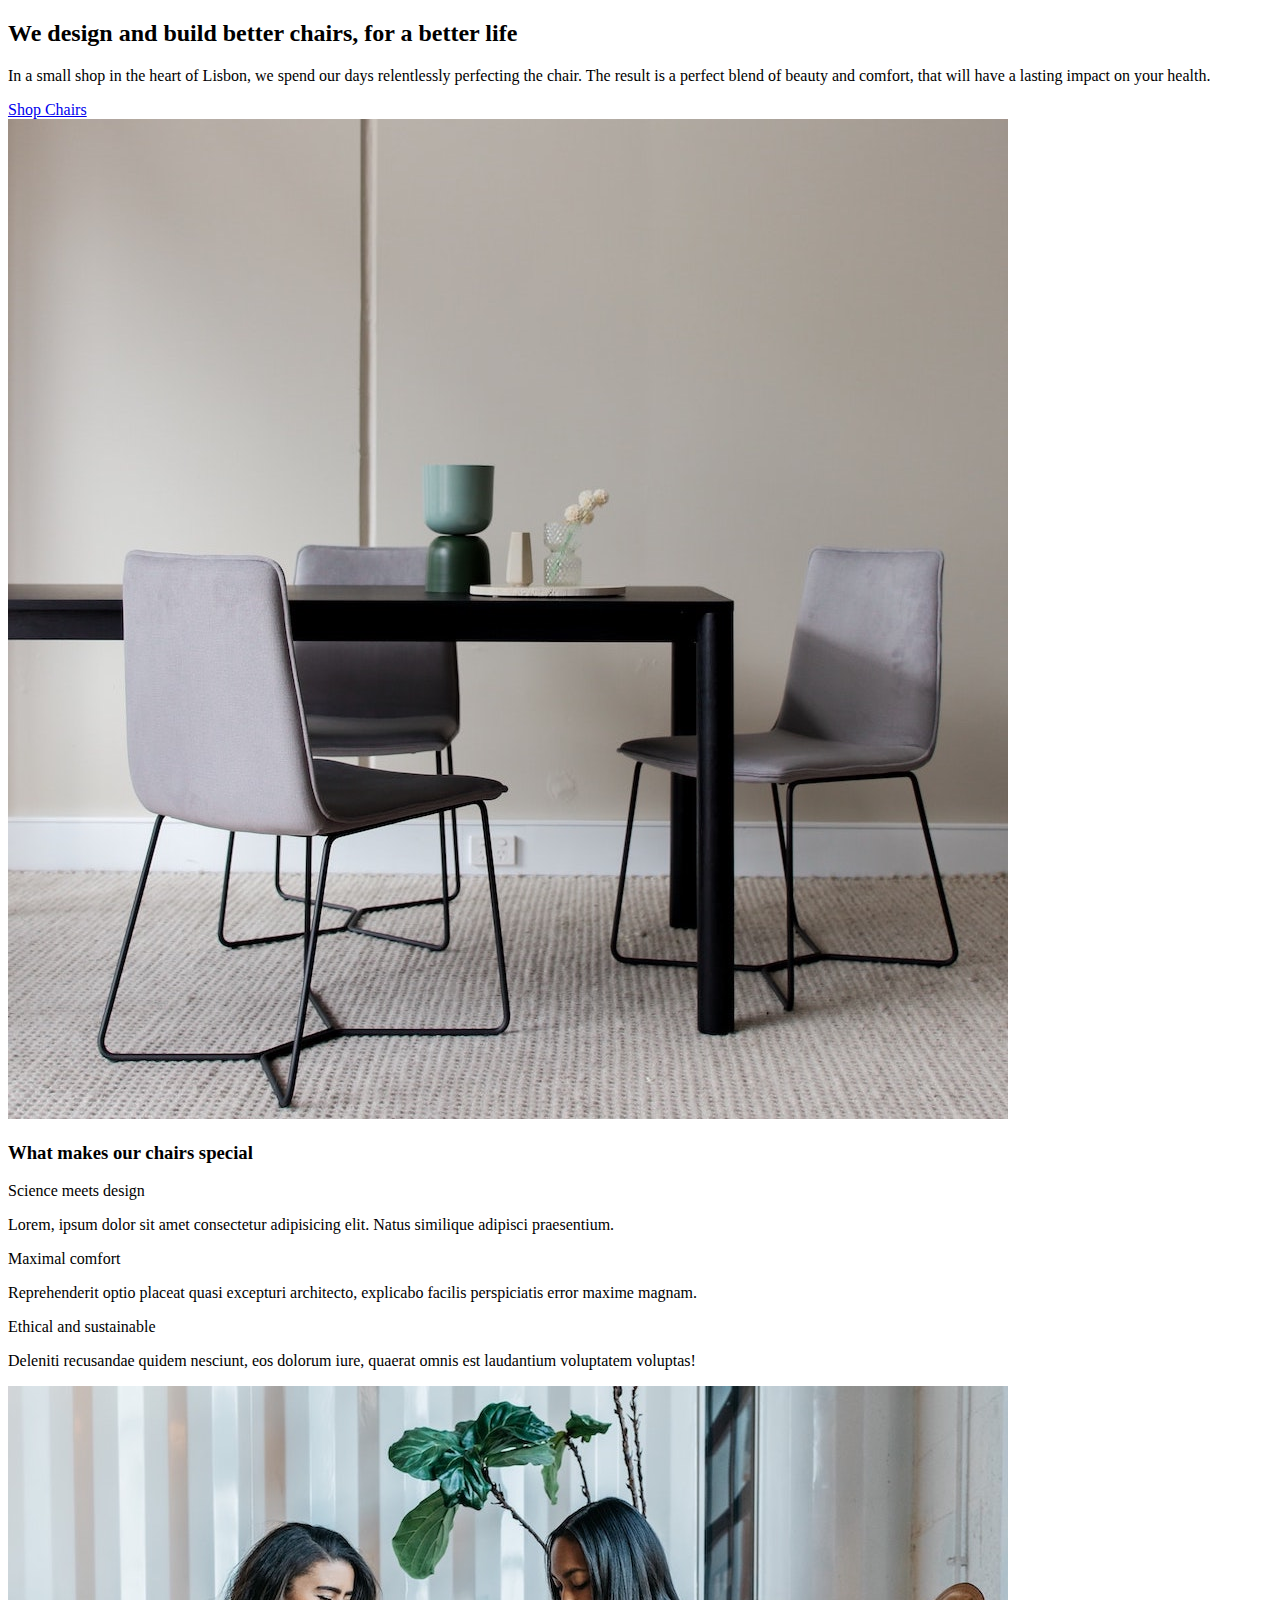
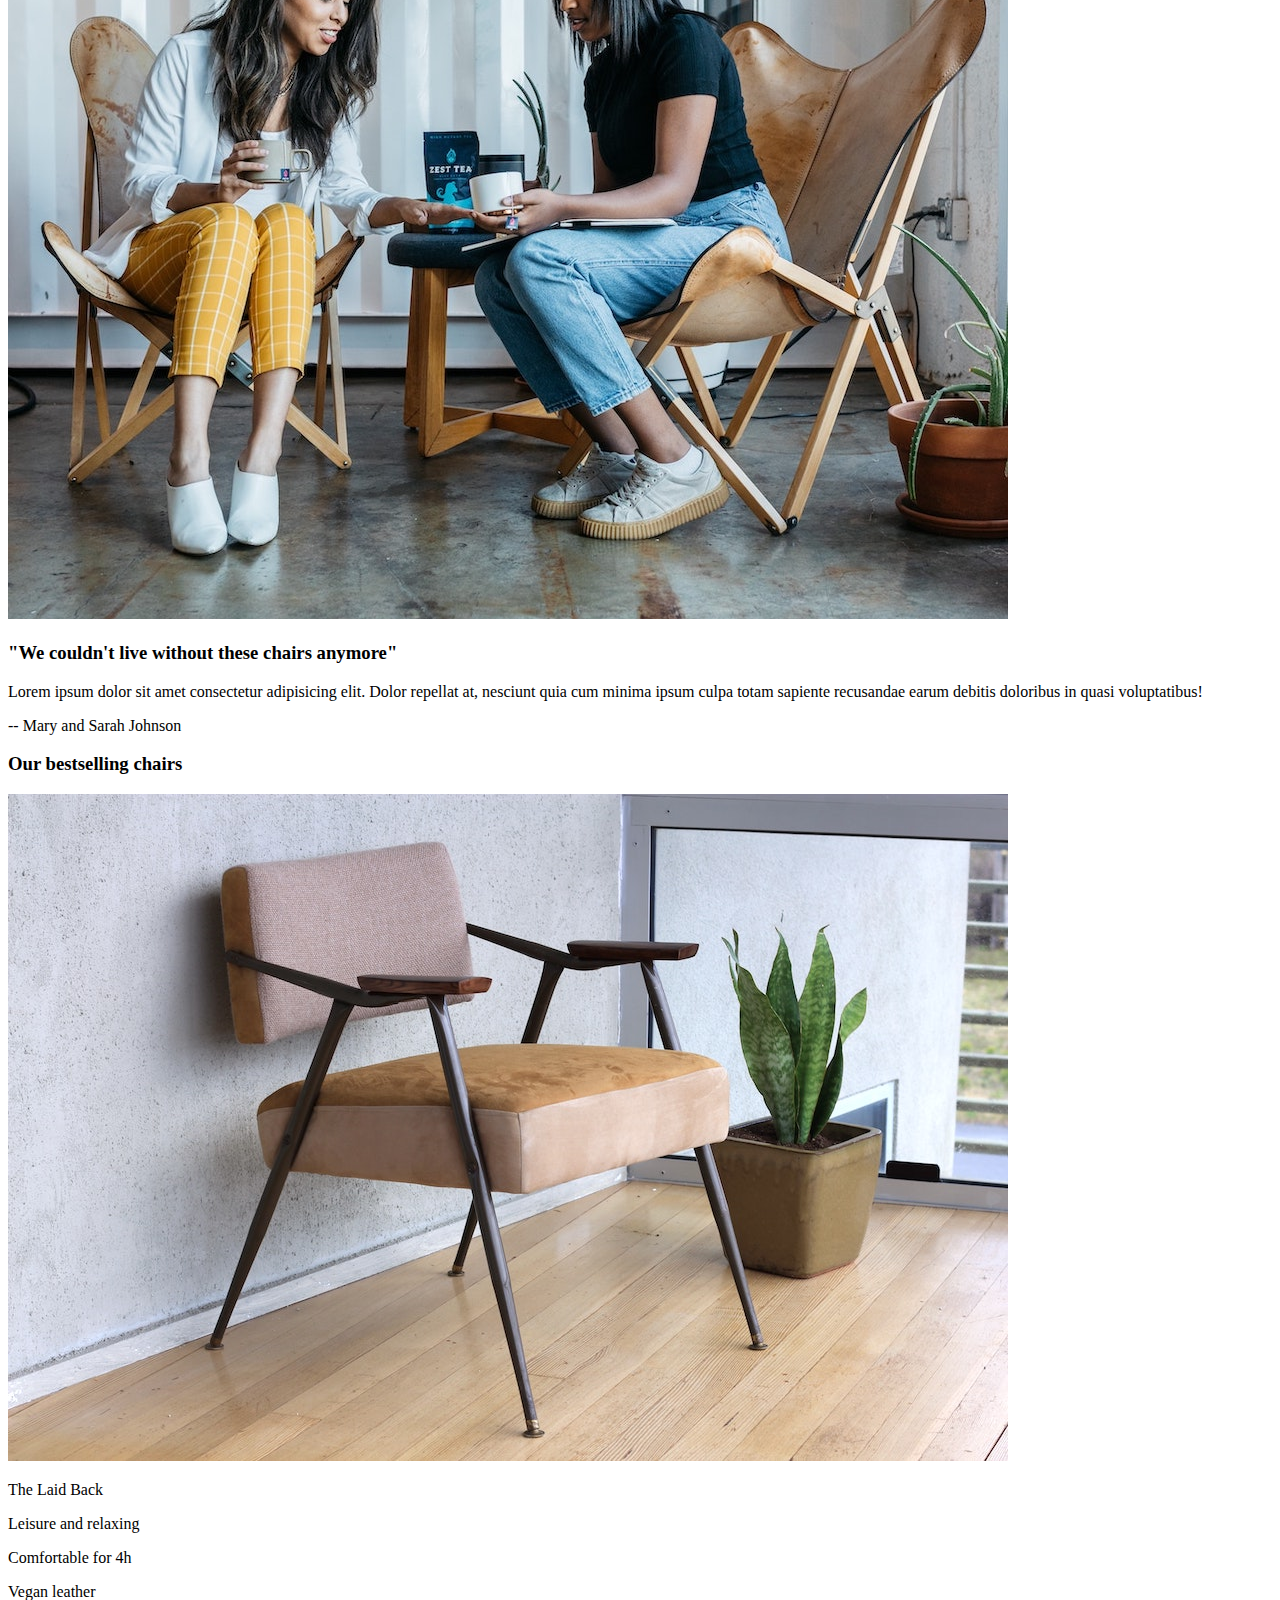
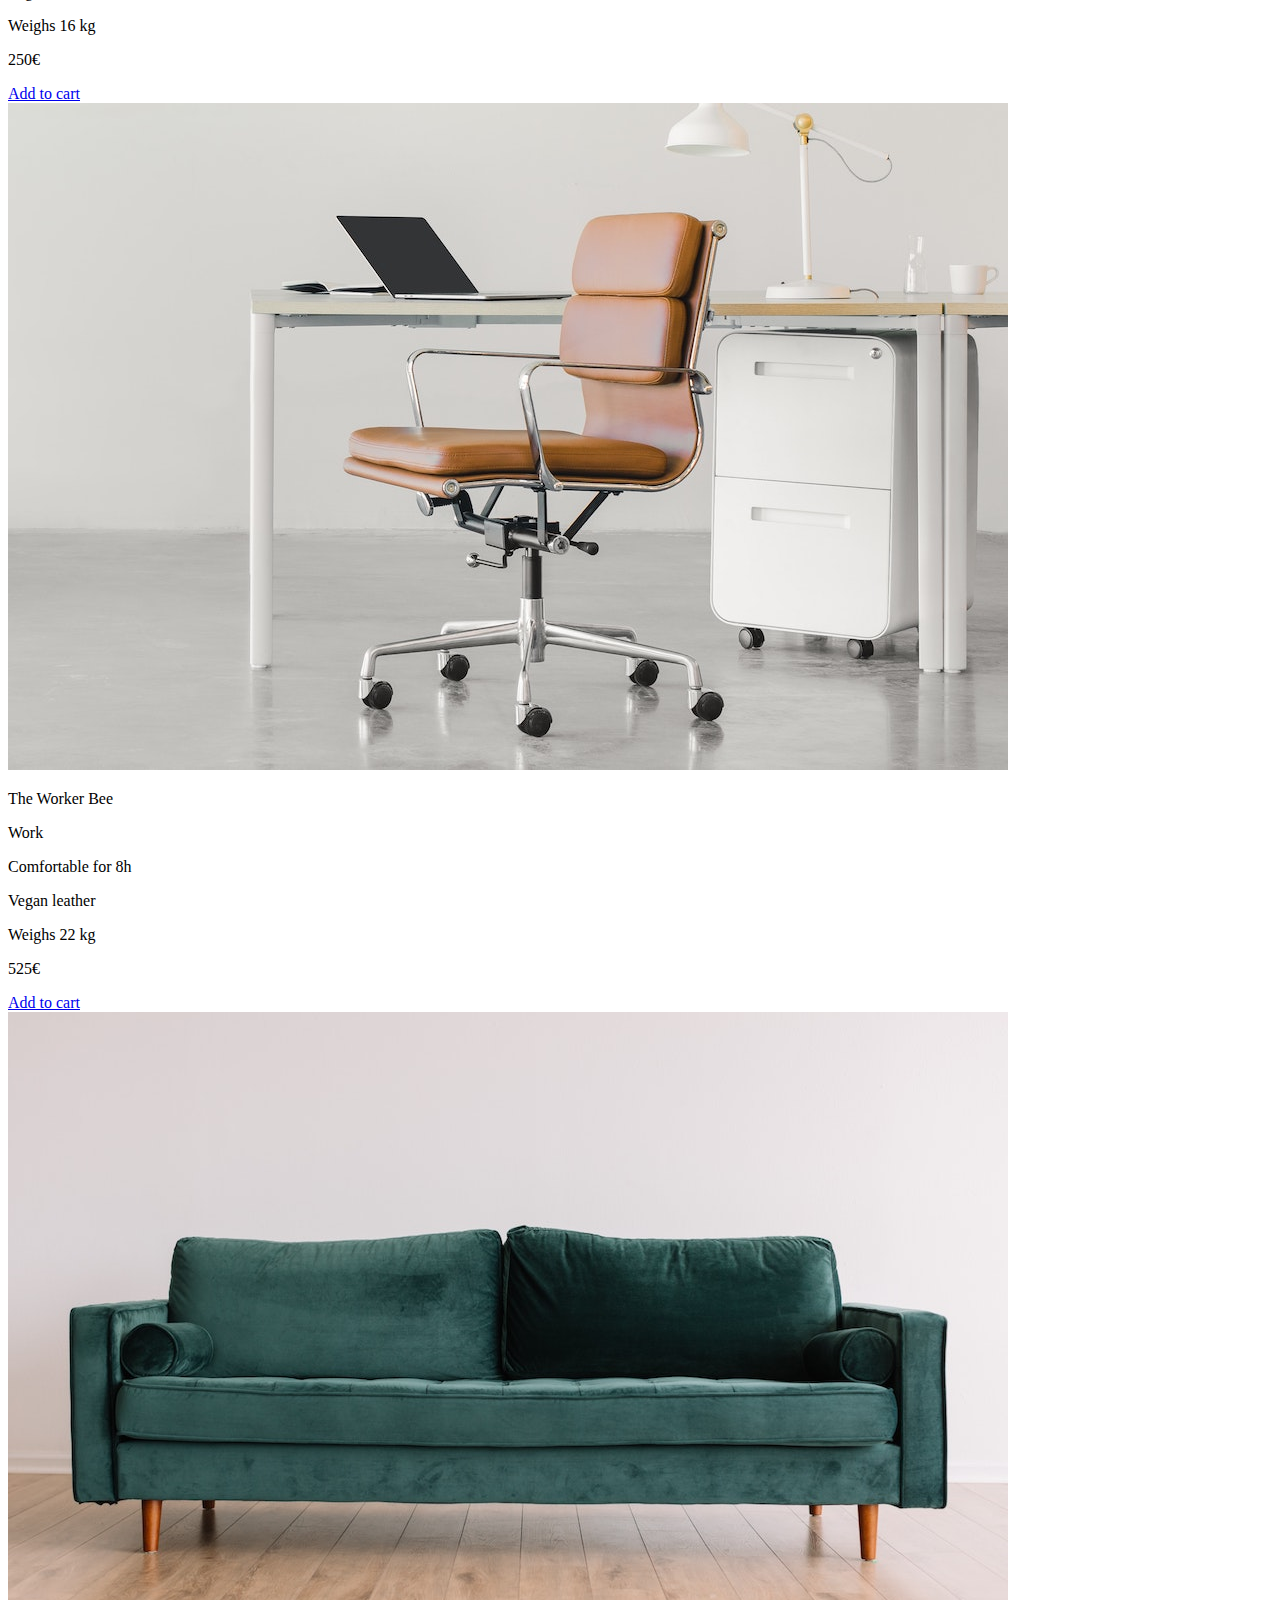
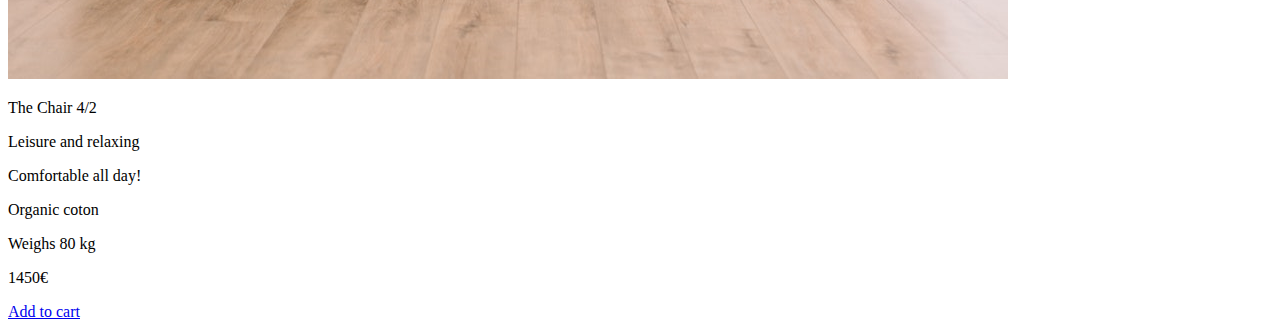
==== furniture-store/index.html @ 1e4fbadb "adding images and html" ====
<!DOCTYPE html>
<html lang="en">
<head>
    <meta charset="UTF-8">
    <meta http-equiv="X-UA-Compatible" content="IE=edge">
    <meta name="viewport" content="width=device-width, initial-scale=1.0">
    <title>Lisbon Chair Store</title>
</head>
<body>
    <div class="container">
        <section id="hero-section">
            <div class="hero-content">
                <h2>We design and build better chairs, for a better life</h2>
                <p>In a small shop in the heart of Lisbon, we spend our days relentlessly perfecting the chair. The result is a perfect blend of beauty and comfort, that will have a lasting impact on your health.</p>
                <a href="#">Shop Chairs</a>
            </div>
            <div class="hero-image">
                <img src="images/hero.jpg" alt="">
            </div>
        </section>
        <section id="features">
            <h3 class="features-title">What makes our chairs special</h3>
            <div class="features-part">
                <div class="feature">
                    <p class="feature-title">
                        Science meets design
                    </p>
                    <p>
                        Lorem, ipsum dolor sit amet consectetur adipisicing elit. Natus similique adipisci praesentium.
                    </p>
                </div>
                <div class="feature">
                    <p class="feature-title">
                        Maximal comfort
                    </p>
                    <p>
                        Reprehenderit optio placeat quasi excepturi architecto, explicabo facilis perspiciatis error maxime magnam.
                    </p>
                </div>
                <div class="feature">
                    <p class="feature-title">
                        Ethical and sustainable
                    </p>
                    <p>
                        Deleniti recusandae quidem nesciunt, eos dolorum iure, quaerat omnis est laudantium voluptatem voluptas!
                    </p>
                </div>
            </div>
        </section>
        <section id="testimonials">
            <img src="./images/customers.jpg" alt="customers-testimonials">
            <div class="testimonial">
                <h3>"We couldn't live without these chairs anymore"</h3>
                <p title="testimonial-desc">Lorem ipsum dolor sit amet consectetur adipisicing elit. Dolor repellat at, nesciunt quia cum minima ipsum culpa totam sapiente recusandae earum debitis doloribus in quasi voluptatibus!</p>
                <p>-- Mary and Sarah Johnson</p>
            </div>
        </section>
        <section id="products">
            <h3>Our bestselling chairs</h3>
            <div class="product">
                <img src="./images/chair-1.jpg" alt="chair-1">
                <p class="product-title">
                    The Laid Back
                </p>
                <p>Leisure and relaxing</p>
                <p>Comfortable for 4h</p>
                <p>Vegan leather</p>
                <p>Weighs 16 kg</p>
                <div class="product-price">
                    <p>250€</p>
                    <a href="#">Add to cart</a>
                </div>
            </div>
            <div class="product">
                <img src="./images/chair-2.jpg" alt="chair-1">
                <p class="product-title">
                    The Worker Bee
                </p>
                <p>Work</p>
                <p>Comfortable for 8h</p>
                <p>Vegan leather</p>
                <p>Weighs 22 kg</p>
                <div class="product-price">
                    <p>525€</p>
                    <a href="#">Add to cart</a>
                </div>
            </div>
            <div class="product">
                <img src="./images/chair-3.jpg" alt="chair-1">
                <p class="product-title">
                    The Chair 4/2
                </p>
                <p>Leisure and relaxing</p>
                <p>Comfortable all day!</p>
                <p>Organic coton</p>
                <p>Weighs 80 kg</p>
                <div class="product-price">
                    <p>1450€</p>
                    <a href="#">Add to cart</a>
                </div>
            </div>
        </section>
    </div>
</body>
</html>
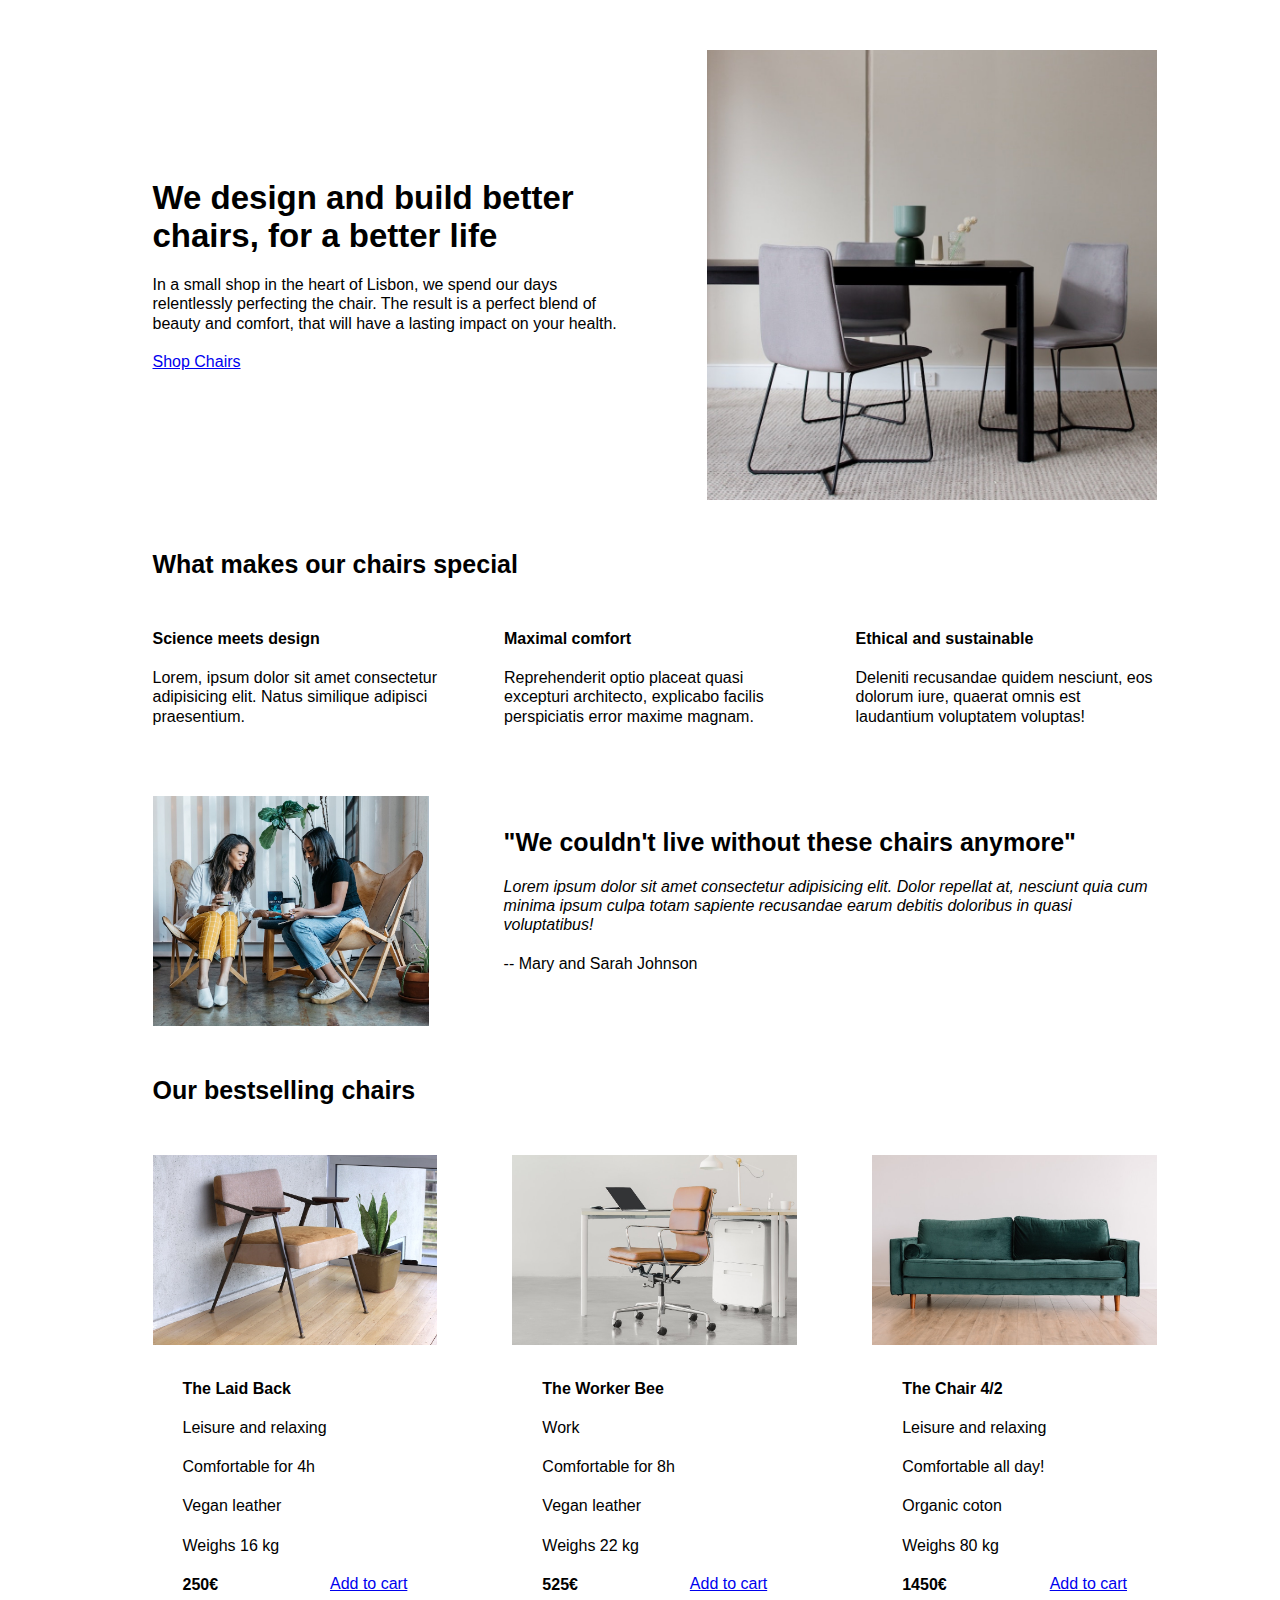
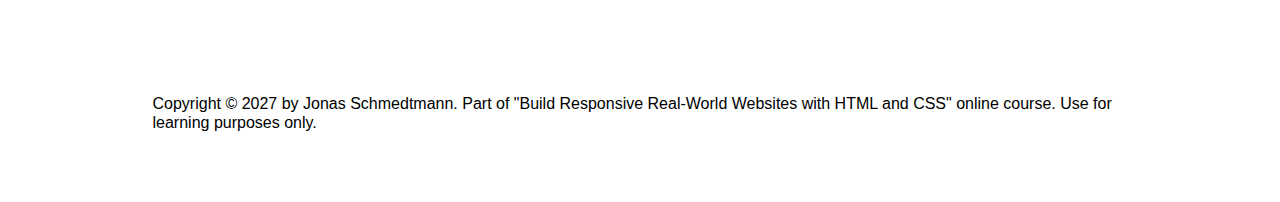
==== commit 519bba6d: "adding styles for the html" ====
--- a/furniture-store/index.html
+++ b/furniture-store/index.html
@@ -5,6 +5,7 @@
     <meta http-equiv="X-UA-Compatible" content="IE=edge">
     <meta name="viewport" content="width=device-width, initial-scale=1.0">
     <title>Lisbon Chair Store</title>
+    <link rel="stylesheet" href="style.css">
 </head>
 <body>
     <div class="container">
@@ -14,9 +15,7 @@
                 <p>In a small shop in the heart of Lisbon, we spend our days relentlessly perfecting the chair. The result is a perfect blend of beauty and comfort, that will have a lasting impact on your health.</p>
                 <a href="#">Shop Chairs</a>
             </div>
-            <div class="hero-image">
-                <img src="images/hero.jpg" alt="">
-            </div>
+                <img class="hero-image" src="images/hero.jpg" alt="hero-image">
         </section>
         <section id="features">
             <h3 class="features-title">What makes our chairs special</h3>
@@ -51,55 +50,66 @@
             <img src="./images/customers.jpg" alt="customers-testimonials">
             <div class="testimonial">
                 <h3>"We couldn't live without these chairs anymore"</h3>
-                <p title="testimonial-desc">Lorem ipsum dolor sit amet consectetur adipisicing elit. Dolor repellat at, nesciunt quia cum minima ipsum culpa totam sapiente recusandae earum debitis doloribus in quasi voluptatibus!</p>
-                <p>-- Mary and Sarah Johnson</p>
+                <p class="testimonial-desc">Lorem ipsum dolor sit amet consectetur adipisicing elit. Dolor repellat at, nesciunt quia cum minima ipsum culpa totam sapiente recusandae earum debitis doloribus in quasi voluptatibus!</p>
+                <p> -- Mary and Sarah Johnson</p>
             </div>
         </section>
         <section id="products">
             <h3>Our bestselling chairs</h3>
-            <div class="product">
-                <img src="./images/chair-1.jpg" alt="chair-1">
-                <p class="product-title">
-                    The Laid Back
-                </p>
-                <p>Leisure and relaxing</p>
-                <p>Comfortable for 4h</p>
-                <p>Vegan leather</p>
-                <p>Weighs 16 kg</p>
-                <div class="product-price">
-                    <p>250€</p>
-                    <a href="#">Add to cart</a>
+            <div class="products-part">
+                <div class="product">
+                    <img src="./images/chair-1.jpg" alt="chair-1">
+                    <div class="product-content">
+                        <p class="product-title">
+                            The Laid Back
+                        </p>
+                        <p>Leisure and relaxing</p>
+                        <p>Comfortable for 4h</p>
+                        <p>Vegan leather</p>
+                        <p>Weighs 16 kg</p>
+                        <div class="product-price">
+                            <p>250€</p>
+                            <a href="#">Add to cart</a>
+                        </div>
+                    </div>
                 </div>
-            </div>
-            <div class="product">
-                <img src="./images/chair-2.jpg" alt="chair-1">
-                <p class="product-title">
-                    The Worker Bee
-                </p>
-                <p>Work</p>
-                <p>Comfortable for 8h</p>
-                <p>Vegan leather</p>
-                <p>Weighs 22 kg</p>
-                <div class="product-price">
-                    <p>525€</p>
-                    <a href="#">Add to cart</a>
+                <div class="product">
+                    <img src="./images/chair-2.jpg" alt="chair-1">
+                    <div class="product-content">
+                        <p class="product-title">
+                            The Worker Bee
+                        </p>
+                        <p>Work</p>
+                        <p>Comfortable for 8h</p>
+                        <p>Vegan leather</p>
+                        <p>Weighs 22 kg</p>
+                        <div class="product-price">
+                            <p>525€</p>
+                            <a href="#">Add to cart</a>
+                        </div>
+                    </div>
                 </div>
-            </div>
-            <div class="product">
-                <img src="./images/chair-3.jpg" alt="chair-1">
-                <p class="product-title">
-                    The Chair 4/2
-                </p>
-                <p>Leisure and relaxing</p>
-                <p>Comfortable all day!</p>
-                <p>Organic coton</p>
-                <p>Weighs 80 kg</p>
-                <div class="product-price">
-                    <p>1450€</p>
-                    <a href="#">Add to cart</a>
+                <div class="product">
+                    <img src="./images/chair-3.jpg" alt="chair-1">
+                    <div class="product-content">
+                        <p class="product-title">
+                            The Chair 4/2
+                        </p>
+                        <p>Leisure and relaxing</p>
+                        <p>Comfortable all day!</p>
+                        <p>Organic coton</p>
+                        <p>Weighs 80 kg</p>
+                        <div class="product-price">
+                            <p>1450€</p>
+                            <a href="#">Add to cart</a>
+                        </div>
+                    </div>
                 </div>
             </div>
         </section>
+        <p id="copyright">
+            Copyright © 2027 by Jonas Schmedtmann. Part of "Build Responsive Real-World Websites with HTML and CSS" online course. Use for learning purposes only.
+        </p>
     </div>
 </body>
 </html>--- a/furniture-store/style.css
+++ b/furniture-store/style.css
@@ -0,0 +1,109 @@
+*{
+    margin: 0;
+    padding: 0;
+    box-sizing: border-box;
+}
+
+body{
+    font-family: sans-serif;
+}
+
+.container{
+    width: 975px;
+    margin: 50px auto;
+    display: grid;
+    row-gap: 50px;
+}
+
+#hero-section{
+    display: flex;
+    justify-content: space-between;
+    align-items: center;
+    gap: 75px;
+}
+
+.hero-image{
+    height: 450px;
+}
+
+h1,h2,h3,h4,h5,h6{
+    margin-bottom: 10px;
+}
+
+h2{
+    font-size: 33px;
+    margin-bottom: 20px;
+}
+
+p {
+    margin-bottom: 20px;
+    line-height: 1.2;
+}
+
+/*  FEATURES SECTION */
+.features-title{
+    font-size: 25px;
+    margin-bottom: 50px;
+}
+
+.features-part{
+    display: grid;
+    grid-template-columns: 1fr 1fr 1fr;
+    gap: 50px;
+}
+
+.feature-title{
+    font-weight: bold;
+    margin-bottom: 20px;
+}
+
+#testimonials{
+    display: flex;
+    justify-content: space-between;
+    align-items: center;
+    gap: 75px;
+}
+
+#testimonials img{
+    height: 230px;
+}
+
+h3{
+    font-size: 25px;
+    margin-bottom: 20px;
+}
+
+#testimonials .testimonial-desc{
+    font-style: italic;
+}
+
+#products h3{
+    margin-bottom: 50px;
+}
+
+.products-part{
+    display: grid;
+    grid-template-columns: 1fr 1fr 1fr;
+    gap: 75px;
+}
+
+.product img{
+    height: 190px;
+}
+
+.product{
+   align-content: center;
+}
+
+.product .product-title, .product-price p{
+    font-weight: bold;
+}
+
+.product-content{
+    padding: 30px;
+}
+
+.product-price{
+    display: flex;
+    justify-content: space-between;
+}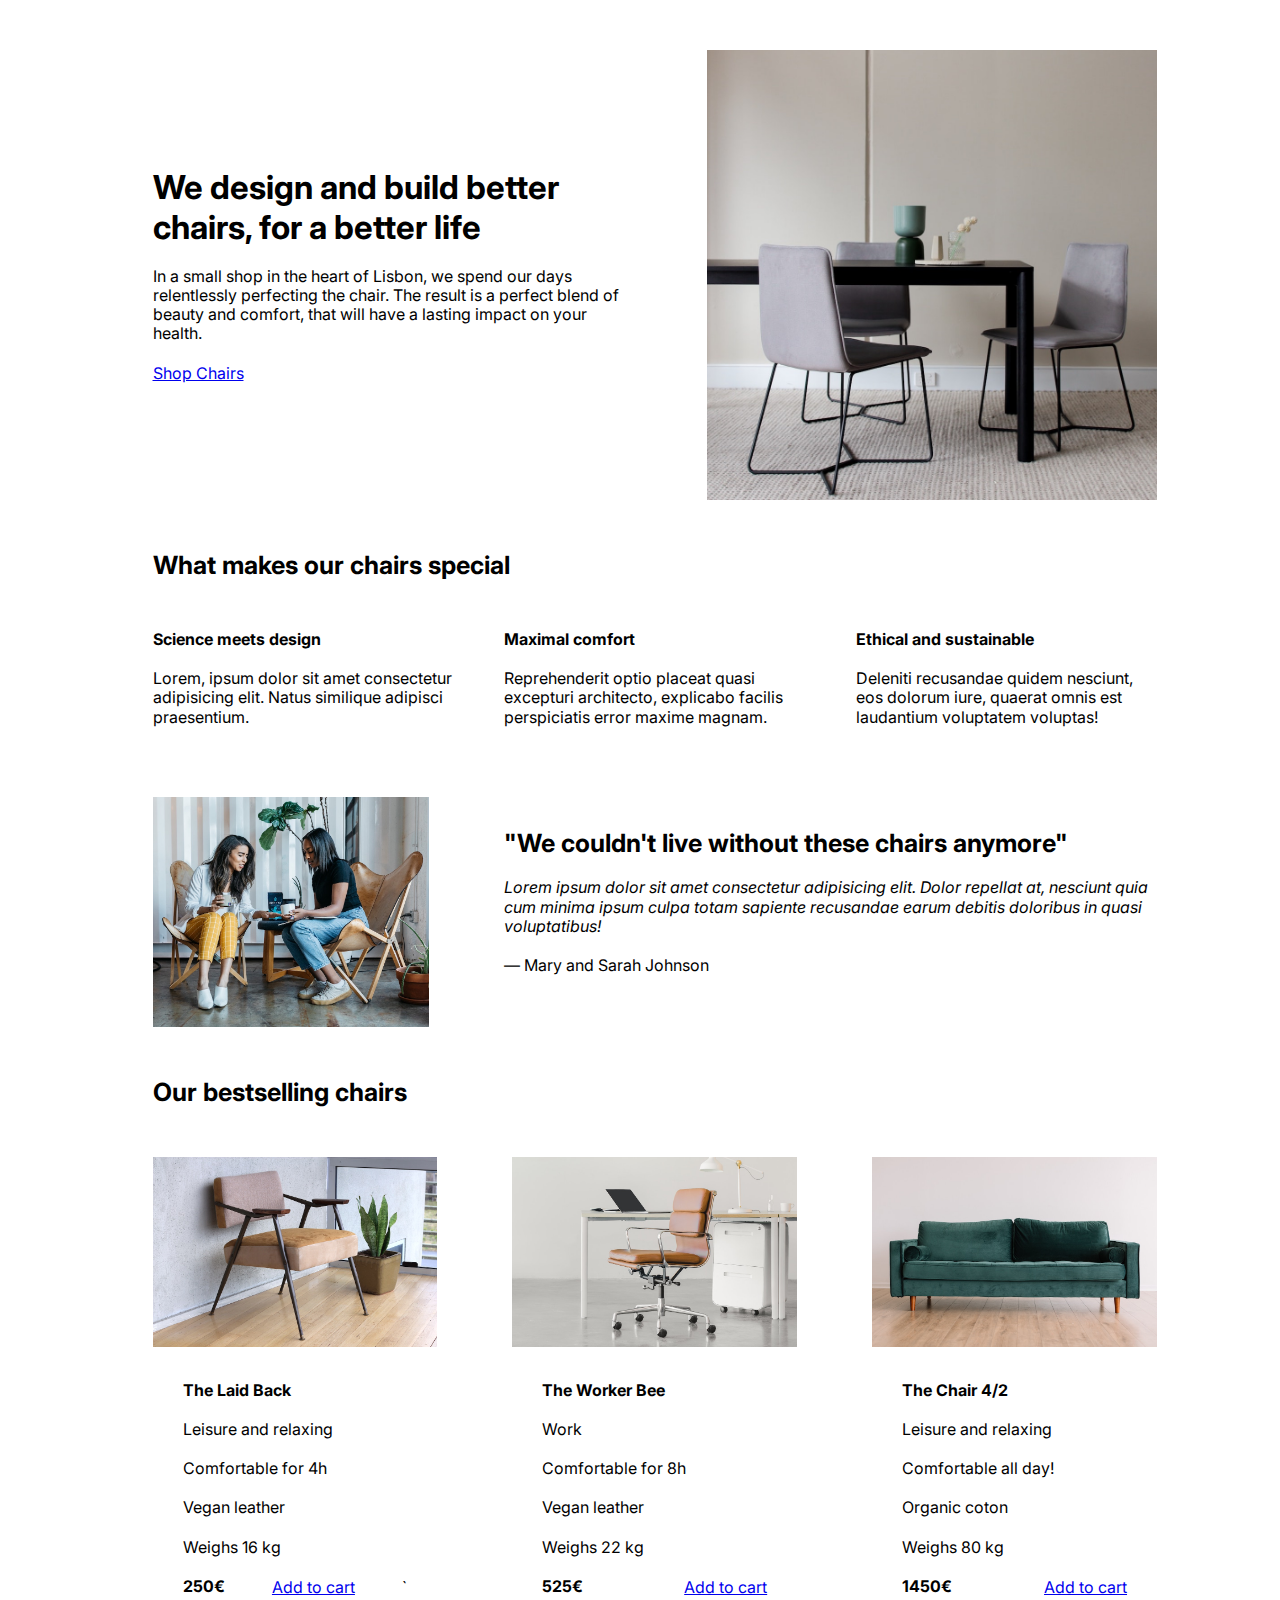
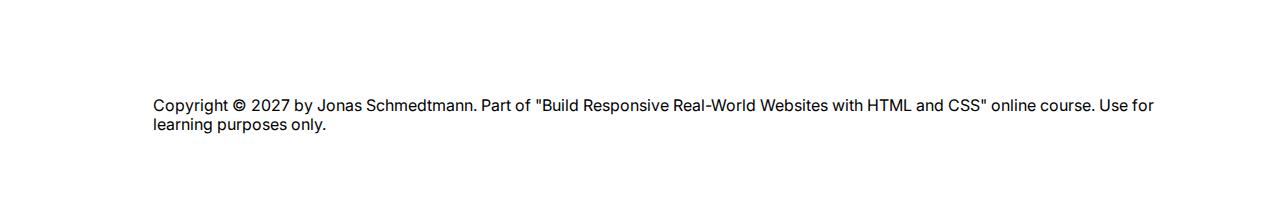
==== commit a36cb547: "adding Inter font in furniture store" ====
--- a/furniture-store/index.html
+++ b/furniture-store/index.html
@@ -1,115 +1,122 @@
 <!DOCTYPE html>
 <html lang="en">
-<head>
-    <meta charset="UTF-8">
-    <meta http-equiv="X-UA-Compatible" content="IE=edge">
-    <meta name="viewport" content="width=device-width, initial-scale=1.0">
+  <head>
+    <meta charset="UTF-8" />
+    <meta http-equiv="X-UA-Compatible" content="IE=edge" />
+    <meta name="viewport" content="width=device-width, initial-scale=1.0" />
     <title>Lisbon Chair Store</title>
-    <link rel="stylesheet" href="style.css">
-</head>
-<body>
+    <link rel="preconnect" href="https://fonts.googleapis.com" />
+    <link rel="preconnect" href="https://fonts.gstatic.com" crossorigin />
+    <link
+      href="https://fonts.googleapis.com/css2?family=Inter:wght@400;600;700&display=swap"
+      rel="stylesheet"
+    />
+    <link rel="stylesheet" href="style.css" />
+  </head>
+  <body>
     <div class="container">
-        <section id="hero-section">
-            <div class="hero-content">
-                <h2>We design and build better chairs, for a better life</h2>
-                <p>In a small shop in the heart of Lisbon, we spend our days relentlessly perfecting the chair. The result is a perfect blend of beauty and comfort, that will have a lasting impact on your health.</p>
-                <a href="#">Shop Chairs</a>
+      <section id="hero-section">
+        <div class="hero-content">
+          <h2>We design and build better chairs, for a better life</h2>
+          <p>
+            In a small shop in the heart of Lisbon, we spend our days
+            relentlessly perfecting the chair. The result is a perfect blend of
+            beauty and comfort, that will have a lasting impact on your health.
+          </p>
+          <a href="#">Shop Chairs</a>
+        </div>
+        <img class="hero-image" src="images/hero.jpg" alt="hero-image" />
+      </section>
+      <section id="features">
+        <h3 class="features-title">What makes our chairs special</h3>
+        <div class="features-part">
+          <div class="feature">
+            <p class="feature-title">Science meets design</p>
+            <p>
+              Lorem, ipsum dolor sit amet consectetur adipisicing elit. Natus
+              similique adipisci praesentium.
+            </p>
+          </div>
+          <div class="feature">
+            <p class="feature-title">Maximal comfort</p>
+            <p>
+              Reprehenderit optio placeat quasi excepturi architecto, explicabo
+              facilis perspiciatis error maxime magnam.
+            </p>
+          </div>
+          <div class="feature">
+            <p class="feature-title">Ethical and sustainable</p>
+            <p>
+              Deleniti recusandae quidem nesciunt, eos dolorum iure, quaerat
+              omnis est laudantium voluptatem voluptas!
+            </p>
+          </div>
+        </div>
+      </section>
+      <section id="testimonials">
+        <img src="./images/customers.jpg" alt="customers-testimonials" />
+        <div class="testimonial">
+          <h3>"We couldn't live without these chairs anymore"</h3>
+          <p class="testimonial-desc">
+            Lorem ipsum dolor sit amet consectetur adipisicing elit. Dolor
+            repellat at, nesciunt quia cum minima ipsum culpa totam sapiente
+            recusandae earum debitis doloribus in quasi voluptatibus!
+          </p>
+          <p>&mdash; Mary and Sarah Johnson</p>
+        </div>
+      </section>
+      <section id="products">
+        <h3>Our bestselling chairs</h3>
+        <div class="products-part">
+          <div class="product">
+            <img src="./images/chair-1.jpg" alt="chair-1" />
+            <div class="product-content">
+              <p class="product-title">The Laid Back</p>
+              <p>Leisure and relaxing</p>
+              <p>Comfortable for 4h</p>
+              <p>Vegan leather</p>
+              <p>Weighs 16 kg</p>
+              <div class="product-price">
+                <p>250€</p>
+                <a href="#">Add to cart</a>`
+              </div>
             </div>
-                <img class="hero-image" src="images/hero.jpg" alt="hero-image">
-        </section>
-        <section id="features">
-            <h3 class="features-title">What makes our chairs special</h3>
-            <div class="features-part">
-                <div class="feature">
-                    <p class="feature-title">
-                        Science meets design
-                    </p>
-                    <p>
-                        Lorem, ipsum dolor sit amet consectetur adipisicing elit. Natus similique adipisci praesentium.
-                    </p>
-                </div>
-                <div class="feature">
-                    <p class="feature-title">
-                        Maximal comfort
-                    </p>
-                    <p>
-                        Reprehenderit optio placeat quasi excepturi architecto, explicabo facilis perspiciatis error maxime magnam.
-                    </p>
-                </div>
-                <div class="feature">
-                    <p class="feature-title">
-                        Ethical and sustainable
-                    </p>
-                    <p>
-                        Deleniti recusandae quidem nesciunt, eos dolorum iure, quaerat omnis est laudantium voluptatem voluptas!
-                    </p>
-                </div>
+          </div>
+          <div class="product">
+            <img src="./images/chair-2.jpg" alt="chair-1" />
+            <div class="product-content">
+              <p class="product-title">The Worker Bee</p>
+              <p>Work</p>
+              <p>Comfortable for 8h</p>
+              <p>Vegan leather</p>
+              <p>Weighs 22 kg</p>
+              <div class="product-price">
+                <p>525€</p>
+                <a href="#">Add to cart</a>
+              </div>
             </div>
-        </section>
-        <section id="testimonials">
-            <img src="./images/customers.jpg" alt="customers-testimonials">
-            <div class="testimonial">
-                <h3>"We couldn't live without these chairs anymore"</h3>
-                <p class="testimonial-desc">Lorem ipsum dolor sit amet consectetur adipisicing elit. Dolor repellat at, nesciunt quia cum minima ipsum culpa totam sapiente recusandae earum debitis doloribus in quasi voluptatibus!</p>
-                <p> -- Mary and Sarah Johnson</p>
+          </div>
+          <div class="product">
+            <img src="./images/chair-3.jpg" alt="chair-1" />
+            <div class="product-content">
+              <p class="product-title">The Chair 4/2</p>
+              <p>Leisure and relaxing</p>
+              <p>Comfortable all day!</p>
+              <p>Organic coton</p>
+              <p>Weighs 80 kg</p>
+              <div class="product-price">
+                <p>1450€</p>
+                <a href="#">Add to cart</a>
+              </div>
             </div>
-        </section>
-        <section id="products">
-            <h3>Our bestselling chairs</h3>
-            <div class="products-part">
-                <div class="product">
-                    <img src="./images/chair-1.jpg" alt="chair-1">
-                    <div class="product-content">
-                        <p class="product-title">
-                            The Laid Back
-                        </p>
-                        <p>Leisure and relaxing</p>
-                        <p>Comfortable for 4h</p>
-                        <p>Vegan leather</p>
-                        <p>Weighs 16 kg</p>
-                        <div class="product-price">
-                            <p>250€</p>
-                            <a href="#">Add to cart</a>
-                        </div>
-                    </div>
-                </div>
-                <div class="product">
-                    <img src="./images/chair-2.jpg" alt="chair-1">
-                    <div class="product-content">
-                        <p class="product-title">
-                            The Worker Bee
-                        </p>
-                        <p>Work</p>
-                        <p>Comfortable for 8h</p>
-                        <p>Vegan leather</p>
-                        <p>Weighs 22 kg</p>
-                        <div class="product-price">
-                            <p>525€</p>
-                            <a href="#">Add to cart</a>
-                        </div>
-                    </div>
-                </div>
-                <div class="product">
-                    <img src="./images/chair-3.jpg" alt="chair-1">
-                    <div class="product-content">
-                        <p class="product-title">
-                            The Chair 4/2
-                        </p>
-                        <p>Leisure and relaxing</p>
-                        <p>Comfortable all day!</p>
-                        <p>Organic coton</p>
-                        <p>Weighs 80 kg</p>
-                        <div class="product-price">
-                            <p>1450€</p>
-                            <a href="#">Add to cart</a>
-                        </div>
-                    </div>
-                </div>
-            </div>
-        </section>
-        <p id="copyright">
-            Copyright © 2027 by Jonas Schmedtmann. Part of "Build Responsive Real-World Websites with HTML and CSS" online course. Use for learning purposes only.
-        </p>
+          </div>
+        </div>
+      </section>
+      <p id="copyright">
+        Copyright © 2027 by Jonas Schmedtmann. Part of "Build Responsive
+        Real-World Websites with HTML and CSS" online course. Use for learning
+        purposes only.
+      </p>
     </div>
-</body>
-</html>+  </body>
+</html>
--- a/furniture-store/style.css
+++ b/furniture-store/style.css
@@ -5,7 +5,7 @@
 }
 
 body{
-    font-family: sans-serif;
+    font-family: 'Inter', sans-serif;
 }
 
 .container{
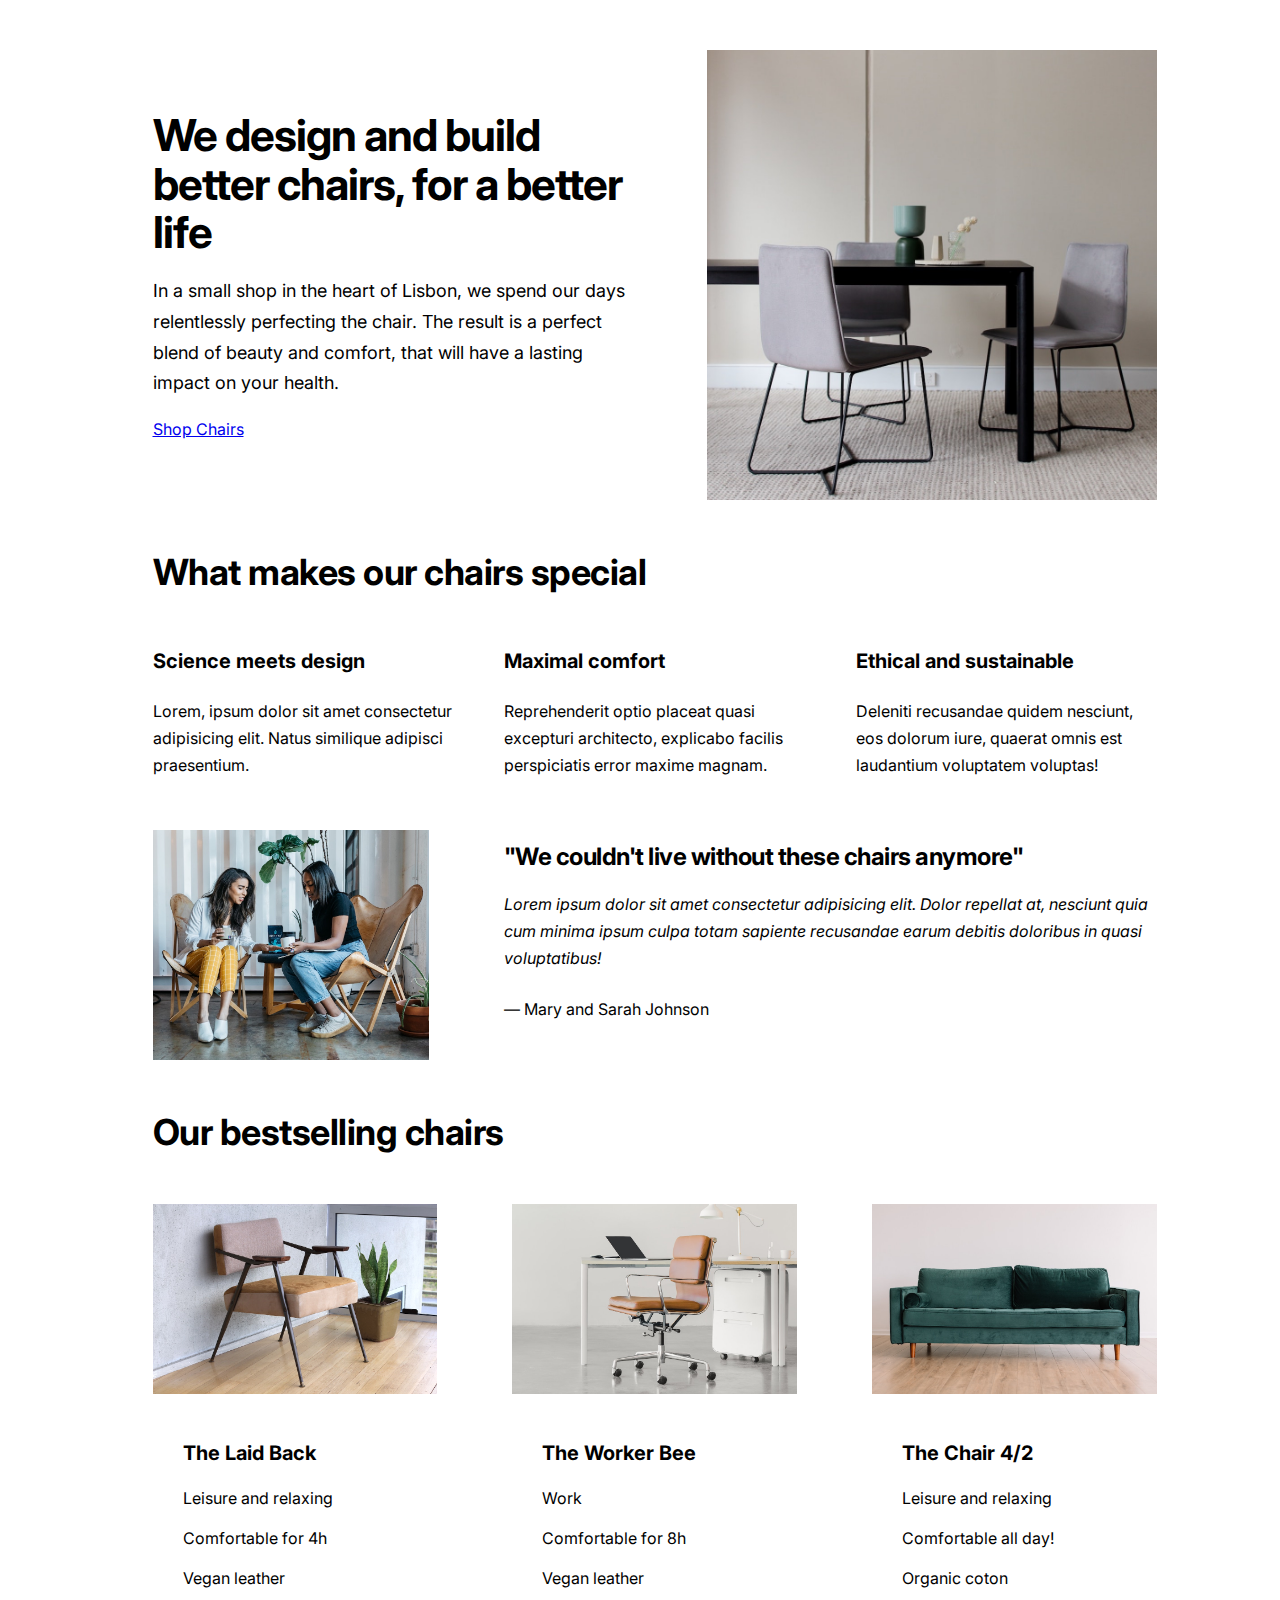
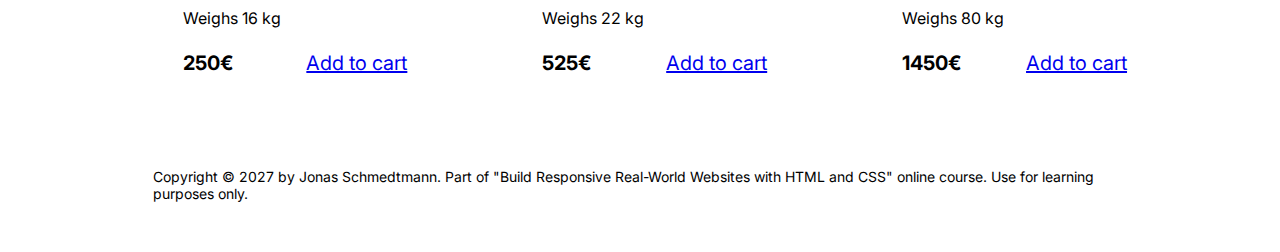
==== commit 4dff3327: "playing with typography and font sizes" ====
--- a/furniture-store/index.html
+++ b/furniture-store/index.html
@@ -78,7 +78,7 @@
               <p>Weighs 16 kg</p>
               <div class="product-price">
                 <p>250€</p>
-                <a href="#">Add to cart</a>`
+                <a href="#">Add to cart</a>
               </div>
             </div>
           </div>
--- a/furniture-store/style.css
+++ b/furniture-store/style.css
@@ -1,3 +1,12 @@
+/*
+SPACING SYSTEM (px)
+2 / 4 / 8 / 12 / 16 / 24 / 32 / 48 / 64 / 80 / 96 / 128
+
+FONT SIZE SYSTEM (px)
+10 / 12 / 14 / 16 / 18 / 20 / 24 / 30 / 36 / 44 / 52 / 62 / 74 / 86 / 98
+*/
+
+
 *{
     margin: 0;
     padding: 0;
@@ -31,18 +40,27 @@
 }
 
 h2{
-    font-size: 33px;
+    font-size: 44px;
     margin-bottom: 20px;
+    line-height: 1.1;
+    letter-spacing: -1px;
 }
 
-p {
+.hero-content p {
     margin-bottom: 20px;
-    line-height: 1.2;
+    font-size: 18px;
+    line-height: 1.7;
 }
 
 /*  FEATURES SECTION */
+
+h3{
+    font-size: 36px;
+    margin-bottom: 20px;
+    letter-spacing: -0.5px;
+}
+
 .features-title{
-    font-size: 25px;
     margin-bottom: 50px;
 }
 
@@ -53,8 +71,13 @@
 }
 
 .feature-title{
+    font-size: 20px;
     font-weight: bold;
     margin-bottom: 20px;
+}
+
+.feature p{
+    line-height: 1.7;
 }
 
 #testimonials{
@@ -64,14 +87,19 @@
     gap: 75px;
 }
 
+#testimonials h3{
+    font-size: 24px;
+}
+
+#testimonials p{
+    line-height: 1.7;
+    margin-bottom: 24px;
+}
+
 #testimonials img{
     height: 230px;
 }
 
-h3{
-    font-size: 25px;
-    margin-bottom: 20px;
-}
 
 #testimonials .testimonial-desc{
     font-style: italic;
@@ -99,11 +127,21 @@
     font-weight: bold;
 }
 
+.product-title{
+    font-size: 20px;
+}
+
 .product-content{
     padding: 30px;
+    line-height: 2.5;
 }
 
 .product-price{
     display: flex;
     justify-content: space-between;
+    font-size: 20px;
+}
+
+#copyright{
+    font-size: 14px;
 }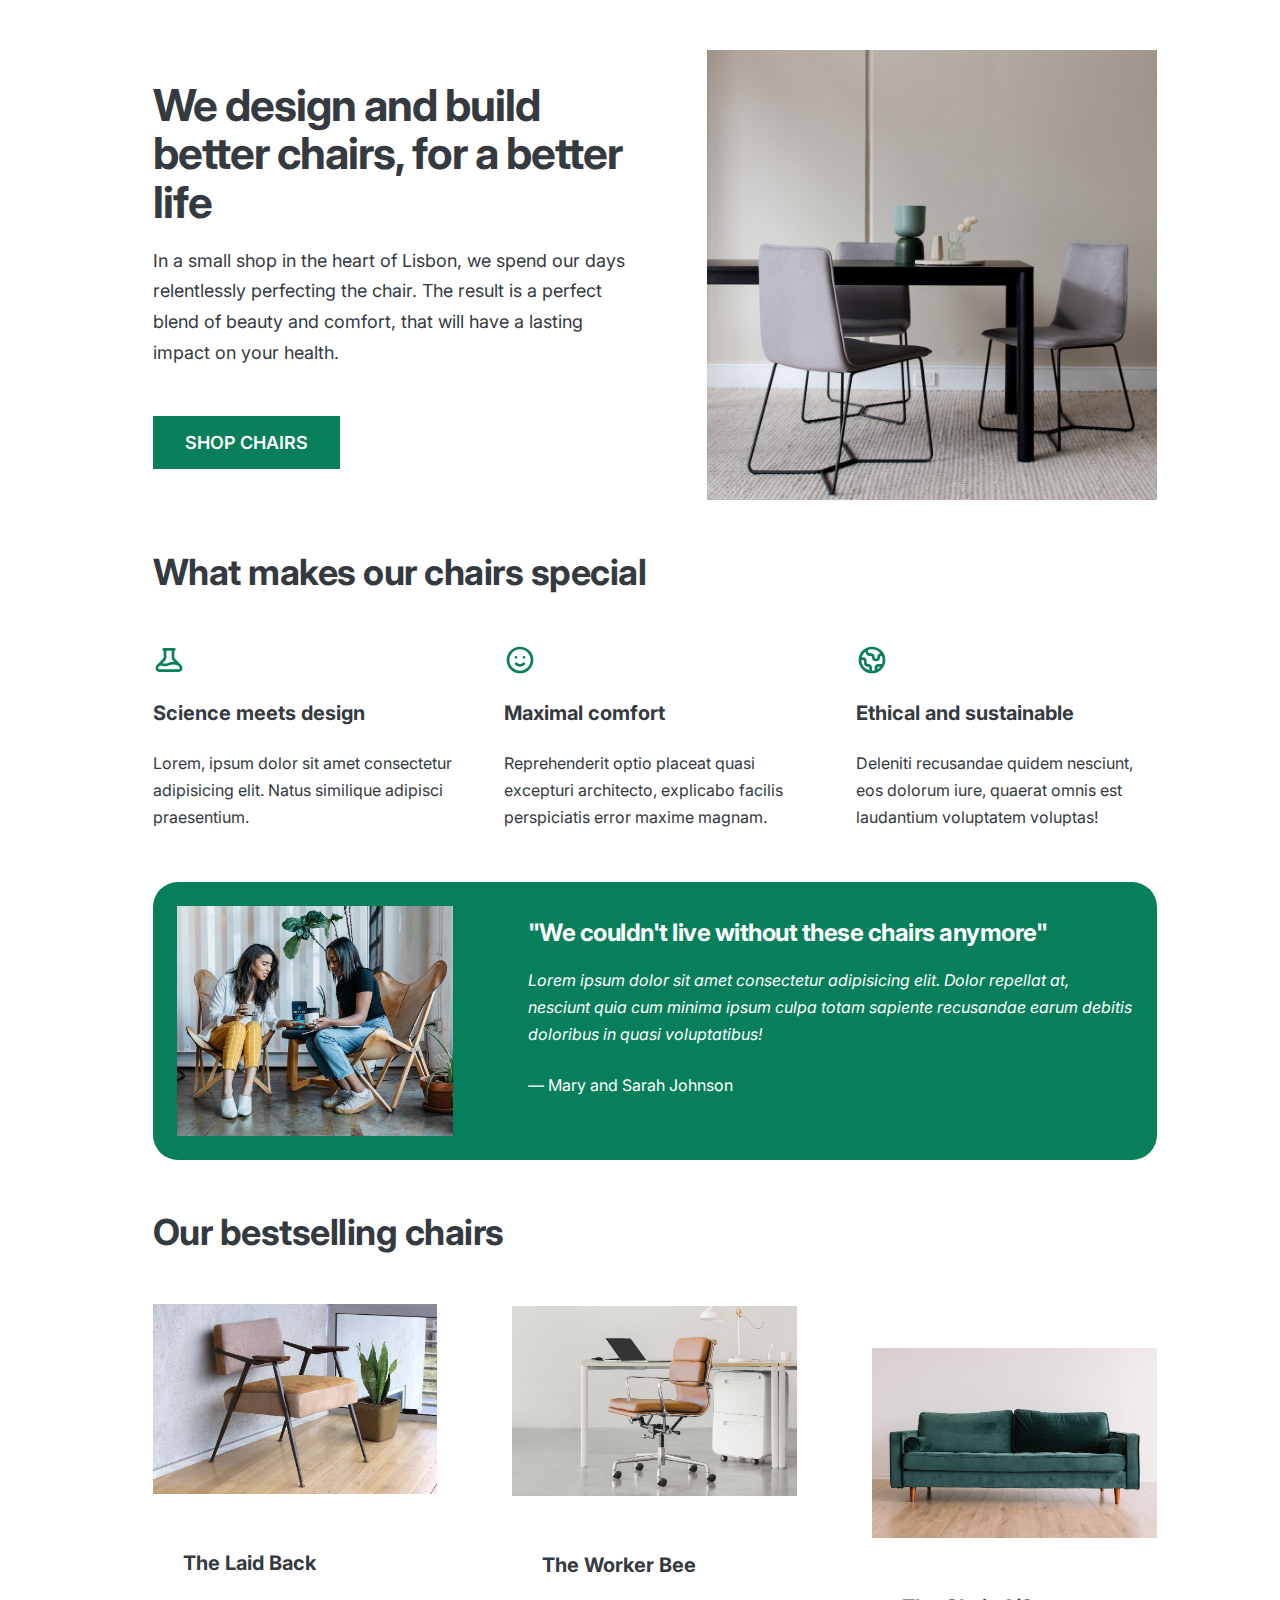
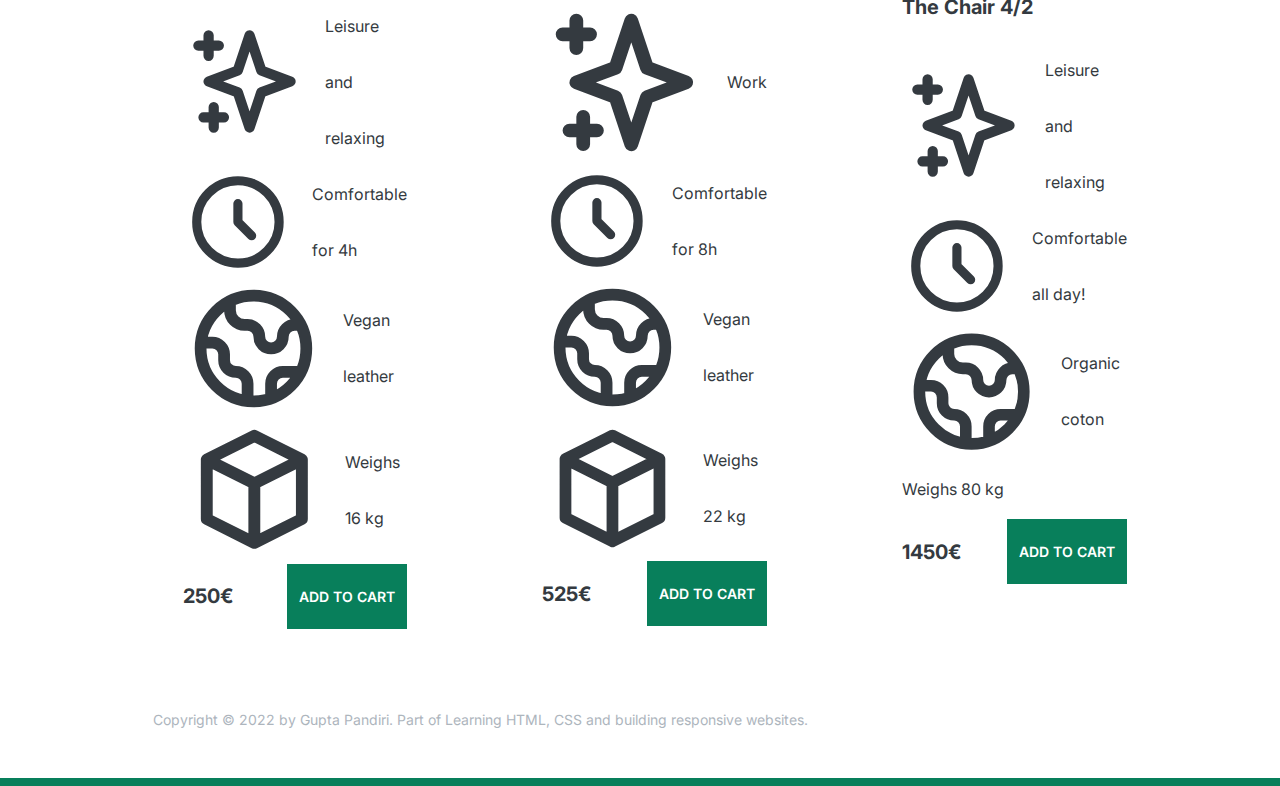
==== commit f0ca372a: "adding feature icons" ====
--- a/furniture-store/index.html
+++ b/furniture-store/index.html
@@ -23,7 +23,9 @@
             relentlessly perfecting the chair. The result is a perfect blend of
             beauty and comfort, that will have a lasting impact on your health.
           </p>
-          <a href="#">Shop Chairs</a>
+          <a href="#" class="btn btn--big"
+            >Shop Chairs
+          </a>
         </div>
         <img class="hero-image" src="images/hero.jpg" alt="hero-image" />
       </section>
@@ -31,6 +33,20 @@
         <h3 class="features-title">What makes our chairs special</h3>
         <div class="features-part">
           <div class="feature">
+            <svg
+              xmlns="http://www.w3.org/2000/svg"
+              class="h-6 w-6 feature-icon"
+              fill="none"
+              viewBox="0 0 24 24"
+              stroke="currentColor"
+              stroke-width="2"
+            >
+              <path
+                stroke-linecap="round"
+                stroke-linejoin="round"
+                d="M19.428 15.428a2 2 0 00-1.022-.547l-2.387-.477a6 6 0 00-3.86.517l-.318.158a6 6 0 01-3.86.517L6.05 15.21a2 2 0 00-1.806.547M8 4h8l-1 1v5.172a2 2 0 00.586 1.414l5 5c1.26 1.26.367 3.414-1.415 3.414H4.828c-1.782 0-2.674-2.154-1.414-3.414l5-5A2 2 0 009 10.172V5L8 4z"
+              />
+            </svg>
             <p class="feature-title">Science meets design</p>
             <p>
               Lorem, ipsum dolor sit amet consectetur adipisicing elit. Natus
@@ -38,6 +54,20 @@
             </p>
           </div>
           <div class="feature">
+            <svg
+              xmlns="http://www.w3.org/2000/svg"
+              class="h-6 w-6 feature-icon"
+              fill="none"
+              viewBox="0 0 24 24"
+              stroke="currentColor"
+              stroke-width="2"
+            >
+              <path
+                stroke-linecap="round"
+                stroke-linejoin="round"
+                d="M14.828 14.828a4 4 0 01-5.656 0M9 10h.01M15 10h.01M21 12a9 9 0 11-18 0 9 9 0 0118 0z"
+              />
+            </svg>
             <p class="feature-title">Maximal comfort</p>
             <p>
               Reprehenderit optio placeat quasi excepturi architecto, explicabo
@@ -45,6 +75,23 @@
             </p>
           </div>
           <div class="feature">
+            <svg
+              xmlns="http://www.w3.org/2000/svg"
+              class="h-6 w-6 feature-icon"
+              fill="none"
+              viewBox="0 0 24 24"
+              stroke="currentColor"
+              stroke-width="2"
+            >
+              <path
+                stroke-linecap="round"
+                stroke-linejoin="round"
+                d="M3.055 11H5a2 2 0 012 2v1a2 2 0 002 2 2 2 0 012 2v2.945M8 3.935V5.5A2.5 2.5 0 0010.5 8h.5a2 2 0 012 2 2 2 0 104 0 2 2 0 012-2h1.064M15 20.488V18a2 2 0 012-2h3.064M21 12a9 9 0 11-18 0 9 9 0 0118 0z"
+              />
+            </svg>
+            <!-- <svg xmlns="http://www.w3.org/2000/svg" class="h-6 w-6 feature-icon" fill="none" viewBox="0 0 24 24" stroke="currentColor" stroke-width="2">
+              <path stroke-linecap="round" stroke-linejoin="round" d="M4.318 6.318a4.5 4.5 0 000 6.364L12 20.364l7.682-7.682a4.5 4.5 0 00-6.364-6.364L12 7.636l-1.318-1.318a4.5 4.5 0 00-6.364 0z" />
+            </svg> -->
             <p class="feature-title">Ethical and sustainable</p>
             <p>
               Deleniti recusandae quidem nesciunt, eos dolorum iure, quaerat
@@ -72,13 +119,77 @@
             <img src="./images/chair-1.jpg" alt="chair-1" />
             <div class="product-content">
               <p class="product-title">The Laid Back</p>
-              <p>Leisure and relaxing</p>
-              <p>Comfortable for 4h</p>
-              <p>Vegan leather</p>
-              <p>Weighs 16 kg</p>
+              <p>
+                <svg
+                  xmlns="http://www.w3.org/2000/svg"
+                  class="chair-icon"
+                  fill="none"
+                  viewBox="0 0 24 24"
+                  stroke="currentColor"
+                  stroke-width="2"
+                >
+                  <path
+                    stroke-linecap="round"
+                    stroke-linejoin="round"
+                    d="M5 3v4M3 5h4M6 17v4m-2-2h4m5-16l2.286 6.857L21 12l-5.714 2.143L13 21l-2.286-6.857L5 12l5.714-2.143L13 3z"
+                  />
+                </svg>
+                Leisure and relaxing
+              </p>
+              <p>
+                <svg
+                  xmlns="http://www.w3.org/2000/svg"
+                  class="chair-icon"
+                  fill="none"
+                  viewBox="0 0 24 24"
+                  stroke="currentColor"
+                  stroke-width="2"
+                >
+                  <path
+                    stroke-linecap="round"
+                    stroke-linejoin="round"
+                    d="M12 8v4l3 3m6-3a9 9 0 11-18 0 9 9 0 0118 0z"
+                  />
+                </svg>
+                Comfortable for 4h
+              </p>
+              <p>
+                <svg
+                  xmlns="http://www.w3.org/2000/svg"
+                  class="chair-icon"
+                  fill="none"
+                  viewBox="0 0 24 24"
+                  stroke="currentColor"
+                  stroke-width="2"
+                >
+                  <path
+                    stroke-linecap="round"
+                    stroke-linejoin="round"
+                    d="M3.055 11H5a2 2 0 012 2v1a2 2 0 002 2 2 2 0 012 2v2.945M8 3.935V5.5A2.5 2.5 0 0010.5 8h.5a2 2 0 012 2 2 2 0 104 0 2 2 0 012-2h1.064M15 20.488V18a2 2 0 012-2h3.064M21 12a9 9 0 11-18 0 9 9 0 0118 0z"
+                  />
+                </svg>
+                Vegan leather
+              </p>
+              <p>
+                <svg
+                  xmlns="http://www.w3.org/2000/svg"
+                  class="chair-icon"
+                  fill="none"
+                  viewBox="0 0 24 24"
+                  stroke="currentColor"
+                  stroke-width="2"
+                >
+                  <path
+                    stroke-linecap="round"
+                    stroke-linejoin="round"
+                    d="M20 7l-8-4-8 4m16 0l-8 4m8-4v10l-8 4m0-10L4 7m8 4v10M4 7v10l8 4"
+                  />
+                </svg>
+                Weighs 16 kg
+              </p>
               <div class="product-price">
                 <p>250€</p>
-                <a href="#">Add to cart</a>
+                <a href="#" class="btn btn--small">Add to cart</a>
               </div>
             </div>
           </div>
@@ -86,13 +197,81 @@
             <img src="./images/chair-2.jpg" alt="chair-1" />
             <div class="product-content">
               <p class="product-title">The Worker Bee</p>
-              <p>Work</p>
-              <p>Comfortable for 8h</p>
-              <p>Vegan leather</p>
-              <p>Weighs 22 kg</p>
+              <p>
+                <svg
+                  xmlns="http://www.w3.org/2000/svg"
+                  class="chair-icon"
+                  fill="none"
+                  viewBox="0 0 24 24"
+                  stroke="currentColor"
+                  stroke-width="2"
+                >
+                  <path
+                    stroke-linecap="round"
+                    stroke-linejoin="round"
+                    d="M5 3v4M3 5h4M6 17v4m-2-2h4m5-16l2.286 6.857L21 12l-5.714 2.143L13 21l-2.286-6.857L5 12l5.714-2.143L13 3z"
+                  />
+                </svg>
+
+                Work
+              </p>
+              <p>
+                <svg
+                  xmlns="http://www.w3.org/2000/svg"
+                  class="chair-icon"
+                  fill="none"
+                  viewBox="0 0 24 24"
+                  stroke="currentColor"
+                  stroke-width="2"
+                >
+                  <path
+                    stroke-linecap="round"
+                    stroke-linejoin="round"
+                    d="M12 8v4l3 3m6-3a9 9 0 11-18 0 9 9 0 0118 0z"
+                  />
+                </svg>
+
+                Comfortable for 8h
+              </p>
+              <p>
+                <svg
+                  xmlns="http://www.w3.org/2000/svg"
+                  class="chair-icon"
+                  fill="none"
+                  viewBox="0 0 24 24"
+                  stroke="currentColor"
+                  stroke-width="2"
+                >
+                  <path
+                    stroke-linecap="round"
+                    stroke-linejoin="round"
+                    d="M3.055 11H5a2 2 0 012 2v1a2 2 0 002 2 2 2 0 012 2v2.945M8 3.935V5.5A2.5 2.5 0 0010.5 8h.5a2 2 0 012 2 2 2 0 104 0 2 2 0 012-2h1.064M15 20.488V18a2 2 0 012-2h3.064M21 12a9 9 0 11-18 0 9 9 0 0118 0z"
+                  />
+                </svg>
+
+                Vegan leather
+              </p>
+              <p>
+                <svg
+                  xmlns="http://www.w3.org/2000/svg"
+                  class="chair-icon"
+                  fill="none"
+                  viewBox="0 0 24 24"
+                  stroke="currentColor"
+                  stroke-width="2"
+                >
+                  <path
+                    stroke-linecap="round"
+                    stroke-linejoin="round"
+                    d="M20 7l-8-4-8 4m16 0l-8 4m8-4v10l-8 4m0-10L4 7m8 4v10M4 7v10l8 4"
+                  />
+                </svg>
+
+                Weighs 22 kg
+              </p>
               <div class="product-price">
                 <p>525€</p>
-                <a href="#">Add to cart</a>
+                <a href="#" class="btn btn--small">Add to cart</a>
               </div>
             </div>
           </div>
@@ -100,22 +279,75 @@
             <img src="./images/chair-3.jpg" alt="chair-1" />
             <div class="product-content">
               <p class="product-title">The Chair 4/2</p>
-              <p>Leisure and relaxing</p>
-              <p>Comfortable all day!</p>
-              <p>Organic coton</p>
-              <p>Weighs 80 kg</p>
+              <p>
+                <svg
+                  xmlns="http://www.w3.org/2000/svg"
+                  class="chair-icon"
+                  fill="none"
+                  viewBox="0 0 24 24"
+                  stroke="currentColor"
+                  stroke-width="2"
+                >
+                  <path
+                    stroke-linecap="round"
+                    stroke-linejoin="round"
+                    d="M5 3v4M3 5h4M6 17v4m-2-2h4m5-16l2.286 6.857L21 12l-5.714 2.143L13 21l-2.286-6.857L5 12l5.714-2.143L13 3z"
+                  />
+                </svg>
+
+                Leisure and relaxing
+              </p>
+              <p>
+                <svg
+                  xmlns="http://www.w3.org/2000/svg"
+                  class="chair-icon"
+                  fill="none"
+                  viewBox="0 0 24 24"
+                  stroke="currentColor"
+                  stroke-width="2"
+                >
+                  <path
+                    stroke-linecap="round"
+                    stroke-linejoin="round"
+                    d="M12 8v4l3 3m6-3a9 9 0 11-18 0 9 9 0 0118 0z"
+                  />
+                </svg>
+
+                Comfortable all day!
+              </p>
+              <p>
+                <svg
+                  xmlns="http://www.w3.org/2000/svg"
+                  class="chair-icon"
+                  fill="none"
+                  viewBox="0 0 24 24"
+                  stroke="currentColor"
+                  stroke-width="2"
+                >
+                  <path
+                    stroke-linecap="round"
+                    stroke-linejoin="round"
+                    d="M3.055 11H5a2 2 0 012 2v1a2 2 0 002 2 2 2 0 012 2v2.945M8 3.935V5.5A2.5 2.5 0 0010.5 8h.5a2 2 0 012 2 2 2 0 104 0 2 2 0 012-2h1.064M15 20.488V18a2 2 0 012-2h3.064M21 12a9 9 0 11-18 0 9 9 0 0118 0z"
+                  />
+                </svg>
+
+                Organic coton
+              </p>
+              <p>
+
+                Weighs 80 kg
+              </p>
               <div class="product-price">
                 <p>1450€</p>
-                <a href="#">Add to cart</a>
+                <a href="#" class="btn btn--small">Add to cart</a>
               </div>
             </div>
           </div>
         </div>
       </section>
       <p id="copyright">
-        Copyright © 2027 by Jonas Schmedtmann. Part of "Build Responsive
-        Real-World Websites with HTML and CSS" online course. Use for learning
-        purposes only.
+        Copyright © 2022 by Gupta Pandiri. Part of Learning HTML, CSS and
+        building responsive websites.
       </p>
     </div>
   </body>
--- a/furniture-store/style.css
+++ b/furniture-store/style.css
@@ -4,6 +4,13 @@
 
 FONT SIZE SYSTEM (px)
 10 / 12 / 14 / 16 / 18 / 20 / 24 / 30 / 36 / 44 / 52 / 62 / 74 / 86 / 98
+*/
+
+/*
+COLORS
+GREEN: #087f5b
+LIGHT GREEN: #12b886
+GREY: #343a40
 */
 
 
@@ -15,6 +22,8 @@
 
 body{
     font-family: 'Inter', sans-serif;
+    color: #343a40;
+    border-bottom: 8px solid #087f5b;
 }
 
 .container{
@@ -47,11 +56,34 @@
 }
 
 .hero-content p {
-    margin-bottom: 20px;
+    margin-bottom: 48px;
     font-size: 18px;
     line-height: 1.7;
 }
 
+.btn:link, .btn:visited{
+    color: white;
+    font-weight: 600;
+    display: inline-block;
+    text-decoration: none;
+    text-transform: uppercase;
+    background-color: #087f5b;
+
+}
+
+.btn:hover, .btn:active{
+    background-color: #099268;
+}
+
+.btn--big{
+    font-size: 18px;
+    padding: 16px 32px;
+}
+
+.btn--small{
+    font-size: 14px;
+    padding: 8px 12px;
+}
 /*  FEATURES SECTION */
 
 h3{
@@ -80,11 +112,22 @@
     line-height: 1.7;
 }
 
+.feature-icon{
+    height: 32px;
+    width: 32px;
+    stroke: #087f5b;
+    margin-bottom: 16px;
+}
+
 #testimonials{
     display: flex;
     justify-content: space-between;
     align-items: center;
     gap: 75px;
+    background-color: #087f5b;
+    padding: 24px;
+    border-radius: 25px;
+    color: white;
 }
 
 #testimonials h3{
@@ -133,15 +176,23 @@
 
 .product-content{
     padding: 30px;
-    line-height: 2.5;
+    line-height: 3.5;
+}
+
+.product-content p{
+    display: flex;
+    align-items: center;
+    gap: 20px;
 }
 
 .product-price{
     display: flex;
     justify-content: space-between;
+    align-items: center;
     font-size: 20px;
 }
 
 #copyright{
     font-size: 14px;
+    color: #adb5bd;
 }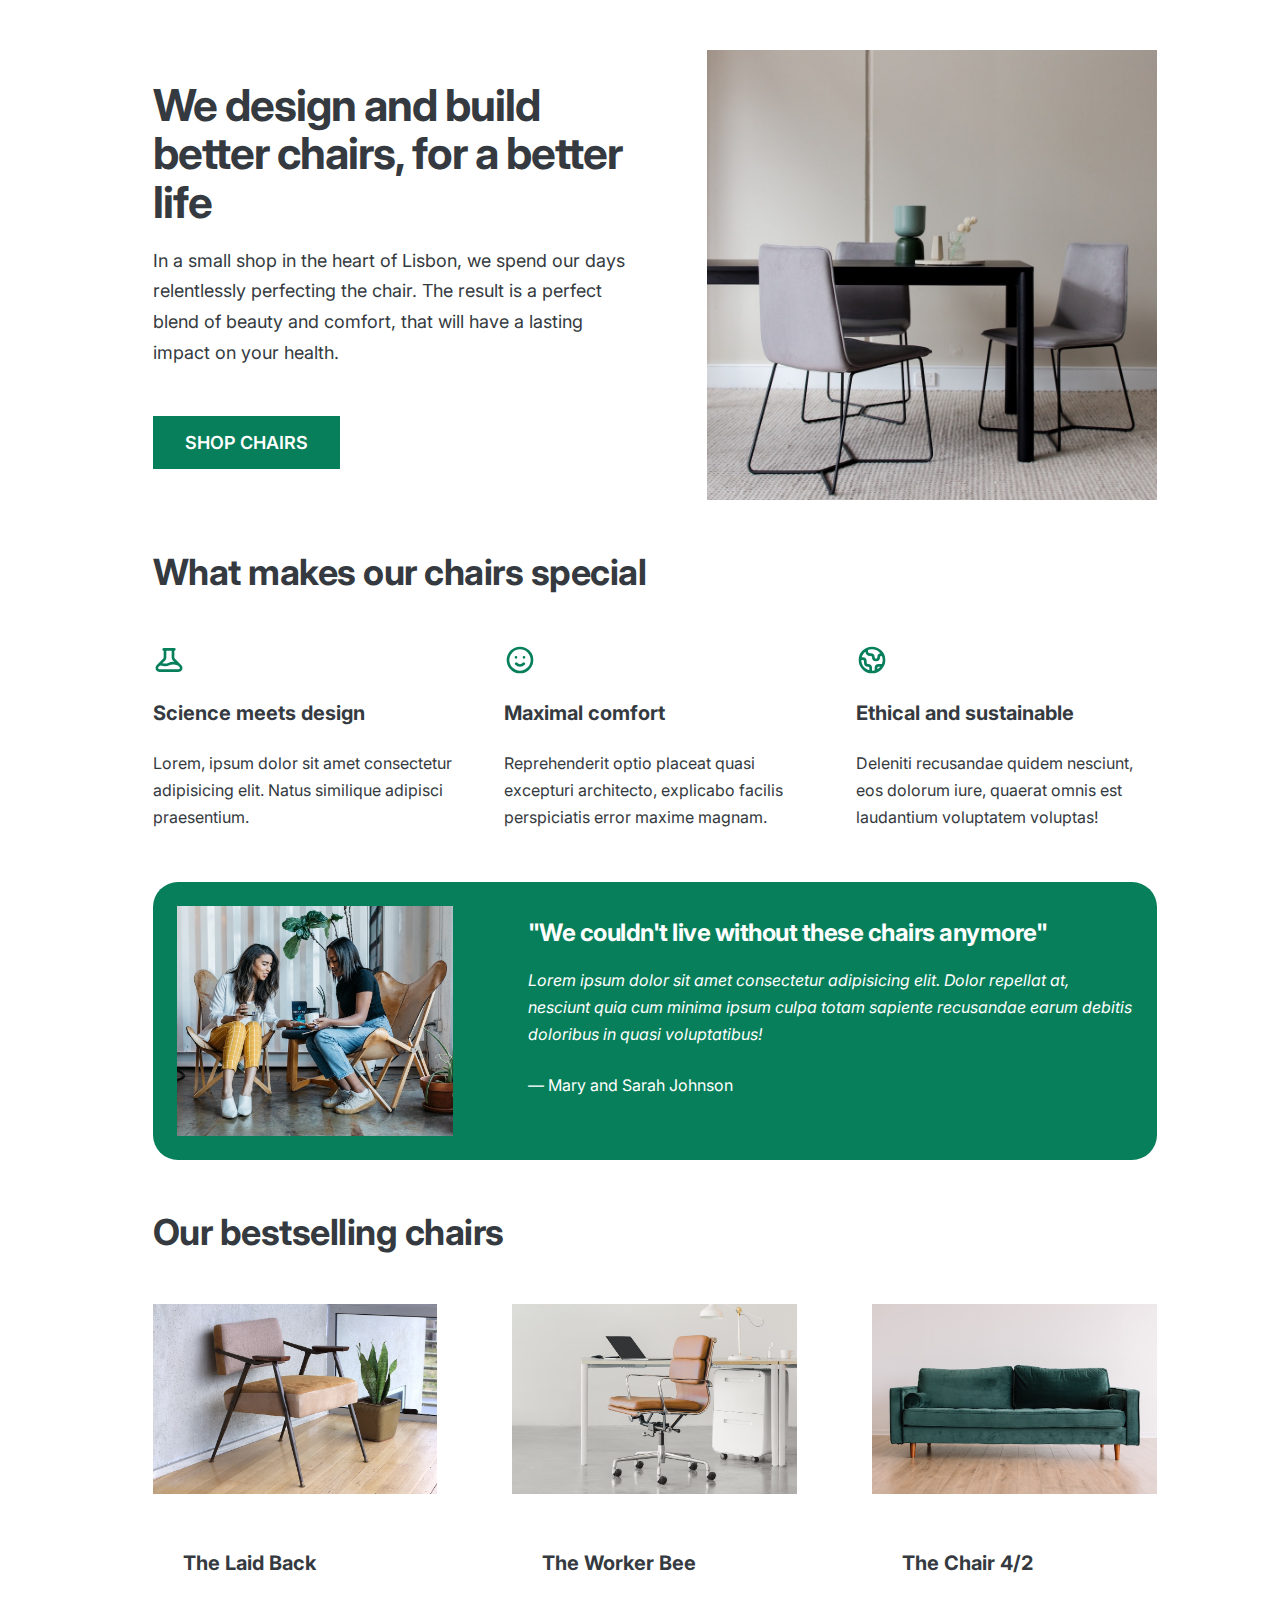
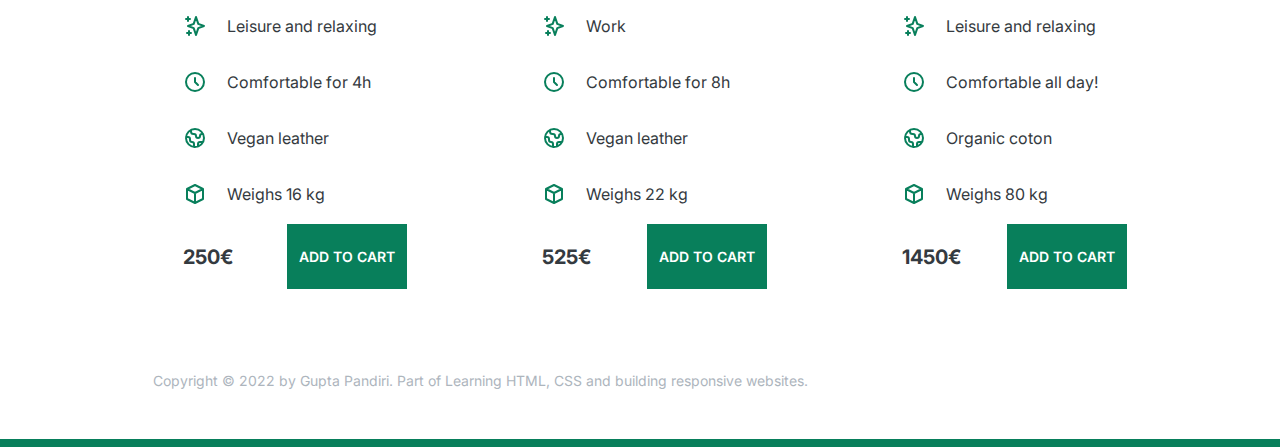
==== commit d695a03c: "adding product icons and styles" ====
--- a/furniture-store/index.html
+++ b/furniture-store/index.html
@@ -334,7 +334,20 @@
                 Organic coton
               </p>
               <p>
-
+              <svg
+                xmlns="http://www.w3.org/2000/svg"
+                class="chair-icon"
+                fill="none"
+                viewBox="0 0 24 24"
+                stroke="currentColor"
+                stroke-width="2"
+              >
+                <path
+                  stroke-linecap="round"
+                  stroke-linejoin="round"
+                  d="M20 7l-8-4-8 4m16 0l-8 4m8-4v10l-8 4m0-10L4 7m8 4v10M4 7v10l8 4"
+                />
+              </svg>
                 Weighs 80 kg
               </p>
               <div class="product-price">
--- a/furniture-store/style.css
+++ b/furniture-store/style.css
@@ -132,6 +132,7 @@
 
 #testimonials h3{
     font-size: 24px;
+
 }
 
 #testimonials p{
@@ -174,6 +175,13 @@
     font-size: 20px;
 }
 
+
+.chair-icon{
+    width: 24px;
+    height: 24px;
+    stroke: #087f5b;
+}
+
 .product-content{
     padding: 30px;
     line-height: 3.5;
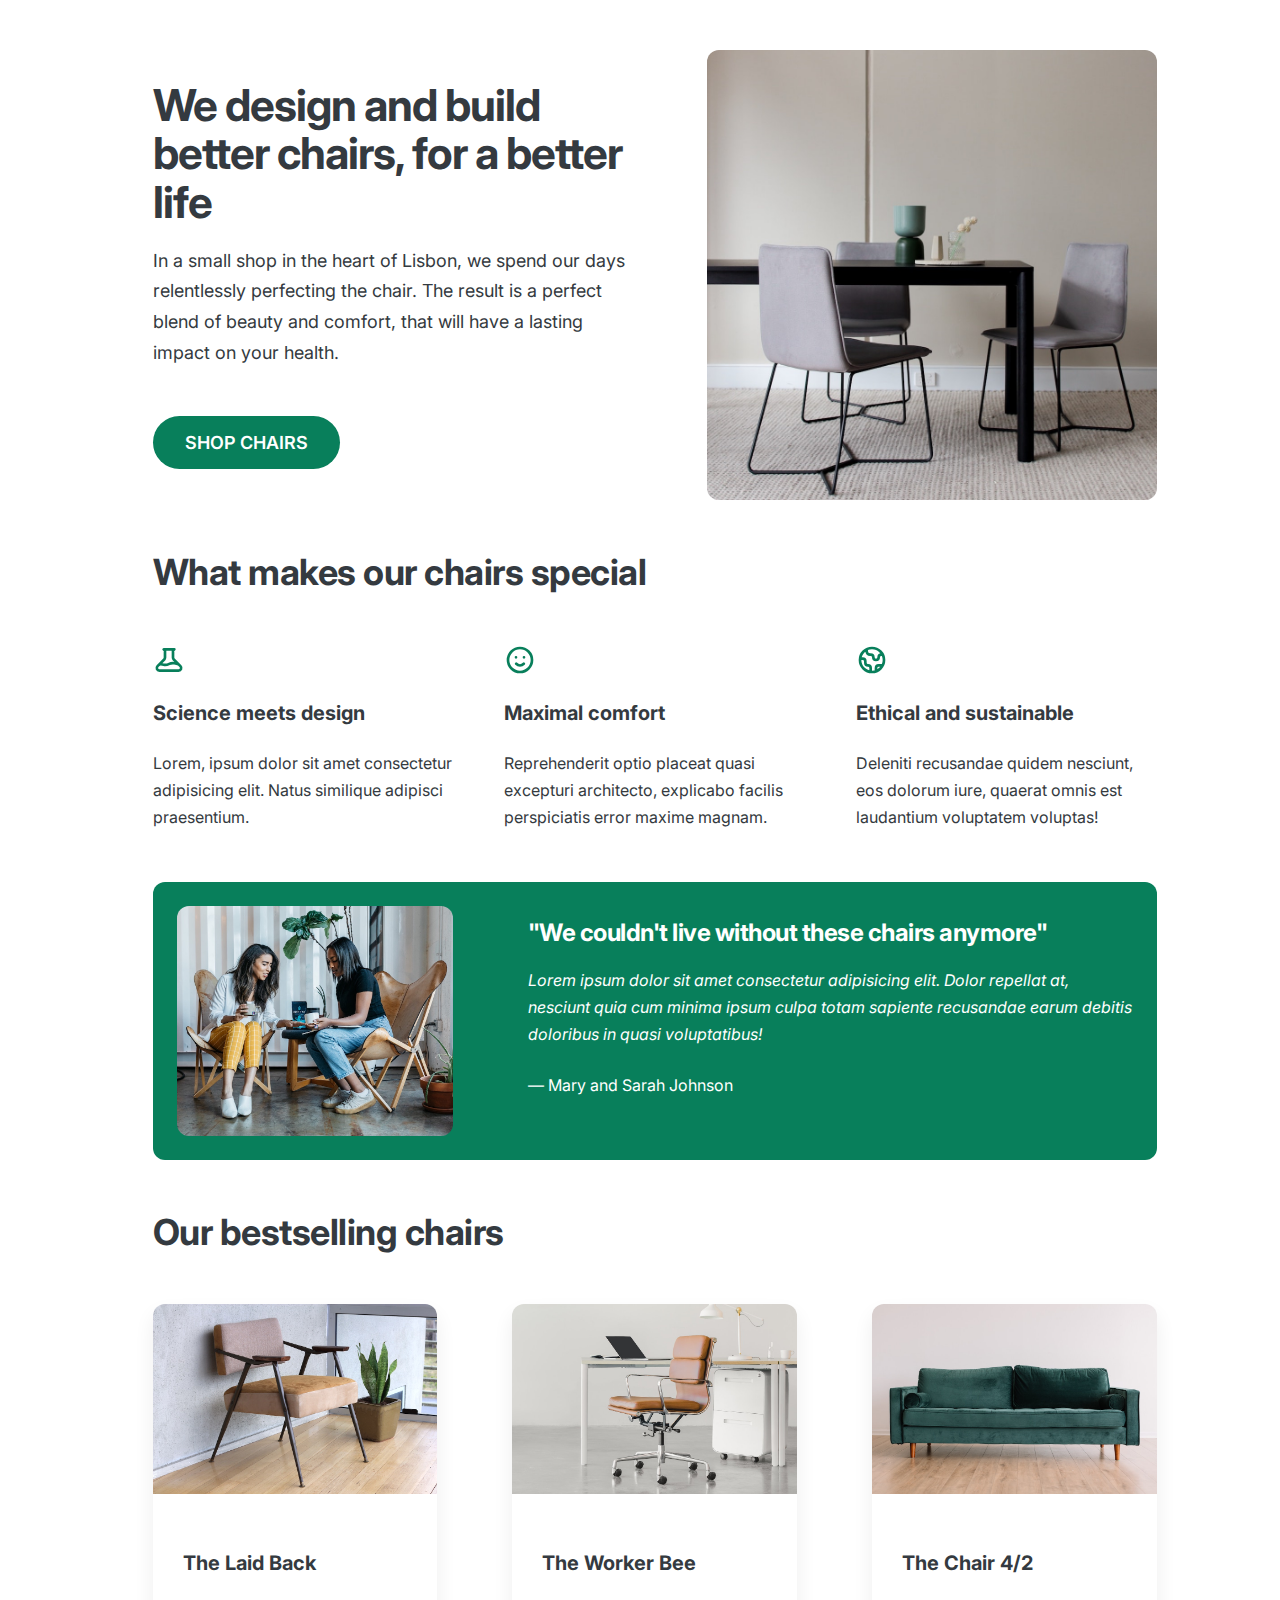
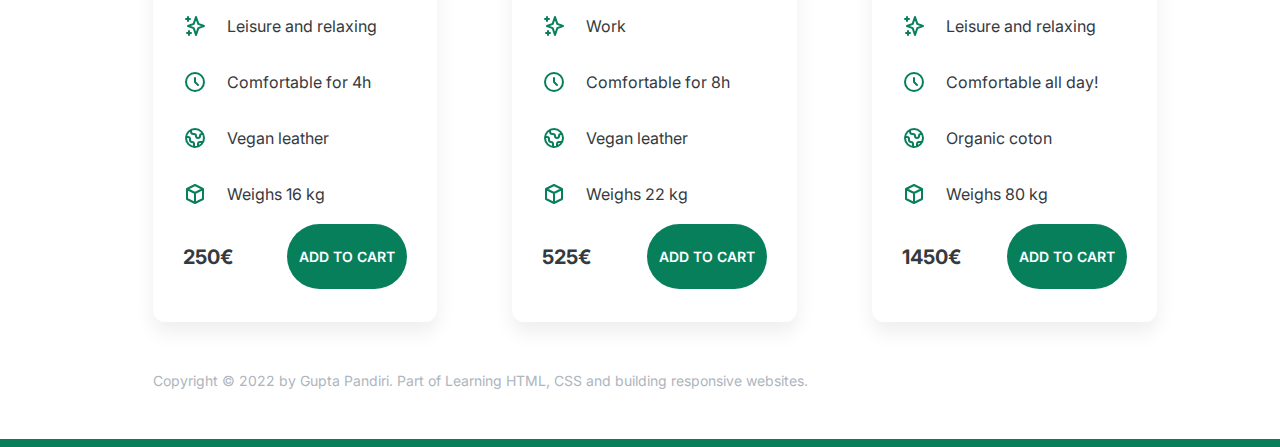
==== commit 481d7ae2: "adding box-shadows and border-radius" ====
--- a/furniture-store/index.html
+++ b/furniture-store/index.html
@@ -23,9 +23,7 @@
             relentlessly perfecting the chair. The result is a perfect blend of
             beauty and comfort, that will have a lasting impact on your health.
           </p>
-          <a href="#" class="btn btn--big"
-            >Shop Chairs
-          </a>
+          <a href="#" class="btn btn--big">Shop Chairs </a>
         </div>
         <img class="hero-image" src="images/hero.jpg" alt="hero-image" />
       </section>
@@ -334,20 +332,21 @@
                 Organic coton
               </p>
               <p>
-              <svg
-                xmlns="http://www.w3.org/2000/svg"
-                class="chair-icon"
-                fill="none"
-                viewBox="0 0 24 24"
-                stroke="currentColor"
-                stroke-width="2"
-              >
-                <path
-                  stroke-linecap="round"
-                  stroke-linejoin="round"
-                  d="M20 7l-8-4-8 4m16 0l-8 4m8-4v10l-8 4m0-10L4 7m8 4v10M4 7v10l8 4"
-                />
-              </svg>
+                <svg
+                  xmlns="http://www.w3.org/2000/svg"
+                  class="chair-icon"
+                  fill="none"
+                  viewBox="0 0 24 24"
+                  stroke="currentColor"
+                  stroke-width="2"
+                >
+                  <path
+                    stroke-linecap="round"
+                    stroke-linejoin="round"
+                    d="M20 7l-8-4-8 4m16 0l-8 4m8-4v10l-8 4m0-10L4 7m8 4v10M4 7v10l8 4"
+                  />
+                </svg>
+
                 Weighs 80 kg
               </p>
               <div class="product-price">
--- a/furniture-store/style.css
+++ b/furniture-store/style.css
@@ -68,7 +68,12 @@
     text-decoration: none;
     text-transform: uppercase;
     background-color: #087f5b;
-
+    border-radius: 100px;
+
+}
+
+img{
+    border-radius: 12px;
 }
 
 .btn:hover, .btn:active{
@@ -126,7 +131,7 @@
     gap: 75px;
     background-color: #087f5b;
     padding: 24px;
-    border-radius: 25px;
+    border-radius: 12px;
     color: white;
 }
 
@@ -165,6 +170,12 @@
 
 .product{
    align-content: center;
+   box-shadow: 0px 10px 20px 0px rgba(0, 0, 0, 0.07);
+   border-radius: 12px;
+}
+
+.product img{
+    border-radius: 12px 12px 0px 0px;
 }
 
 .product .product-title, .product-price p{
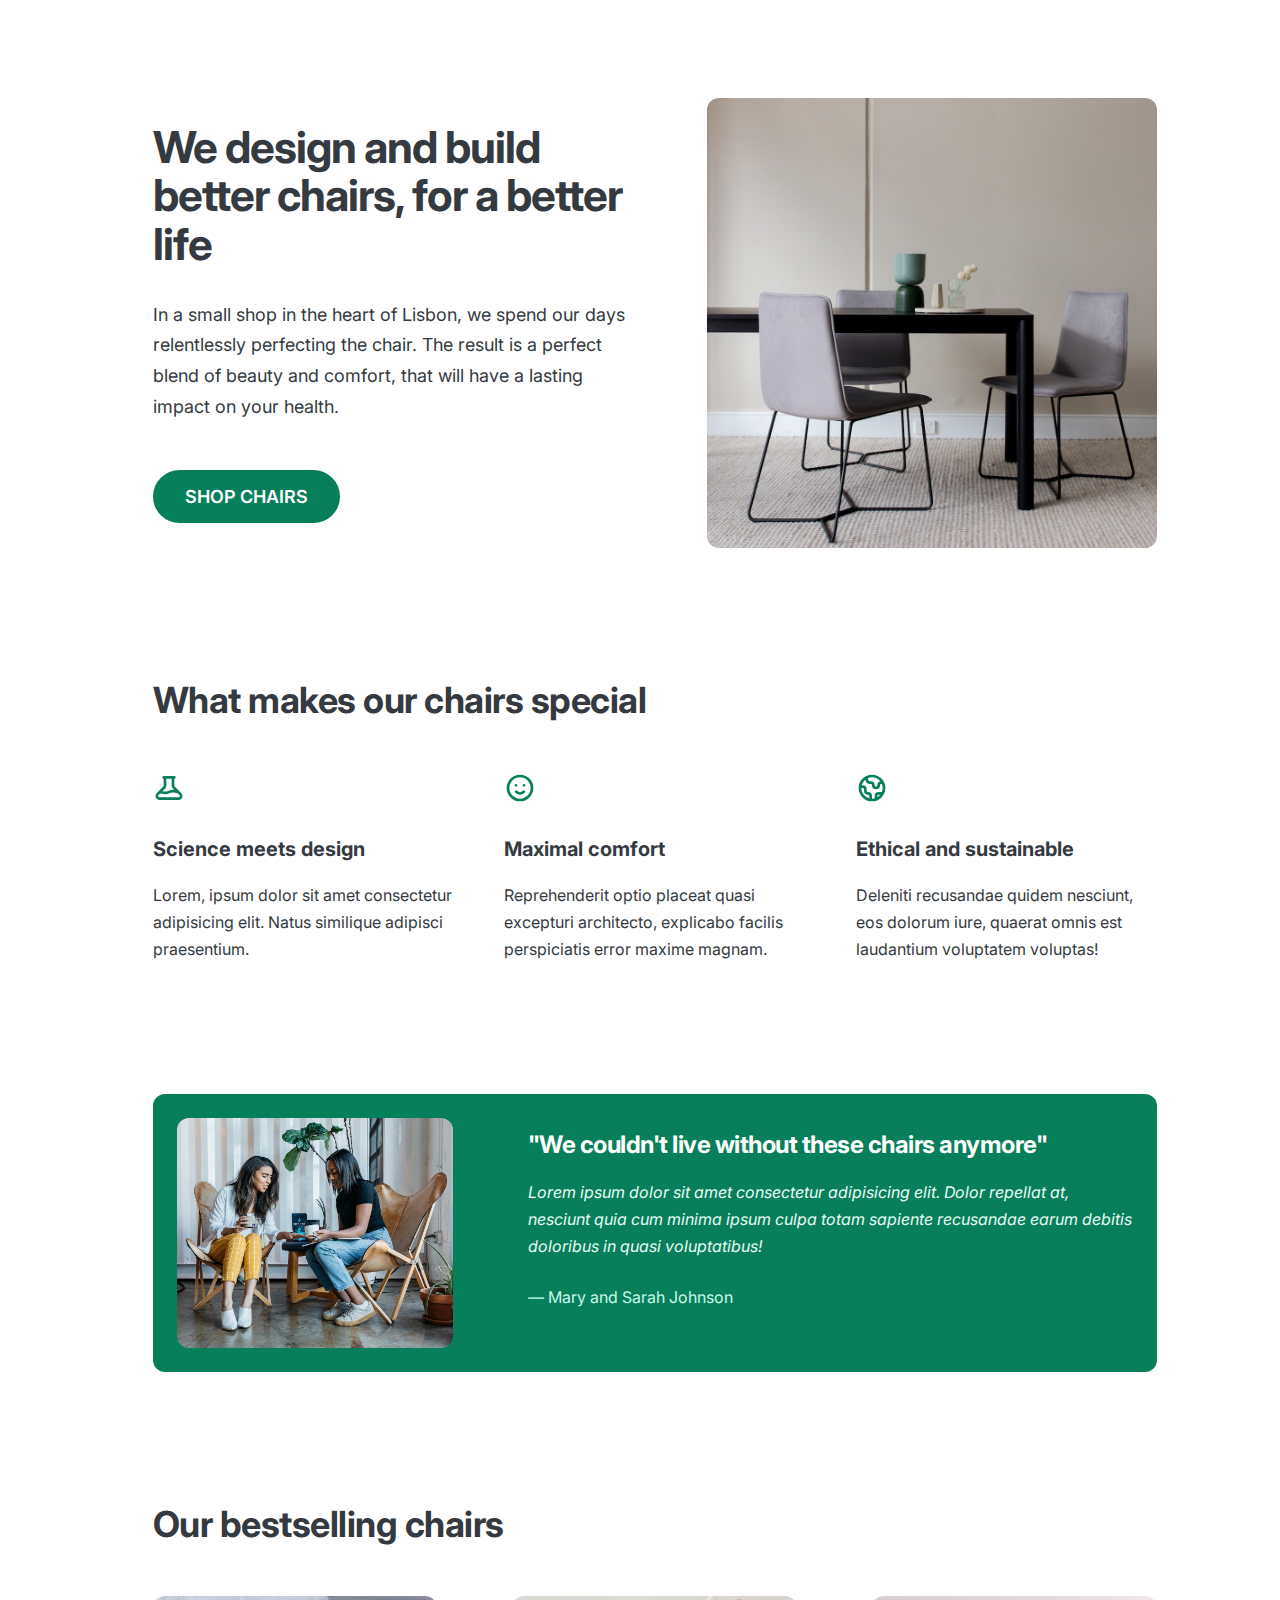
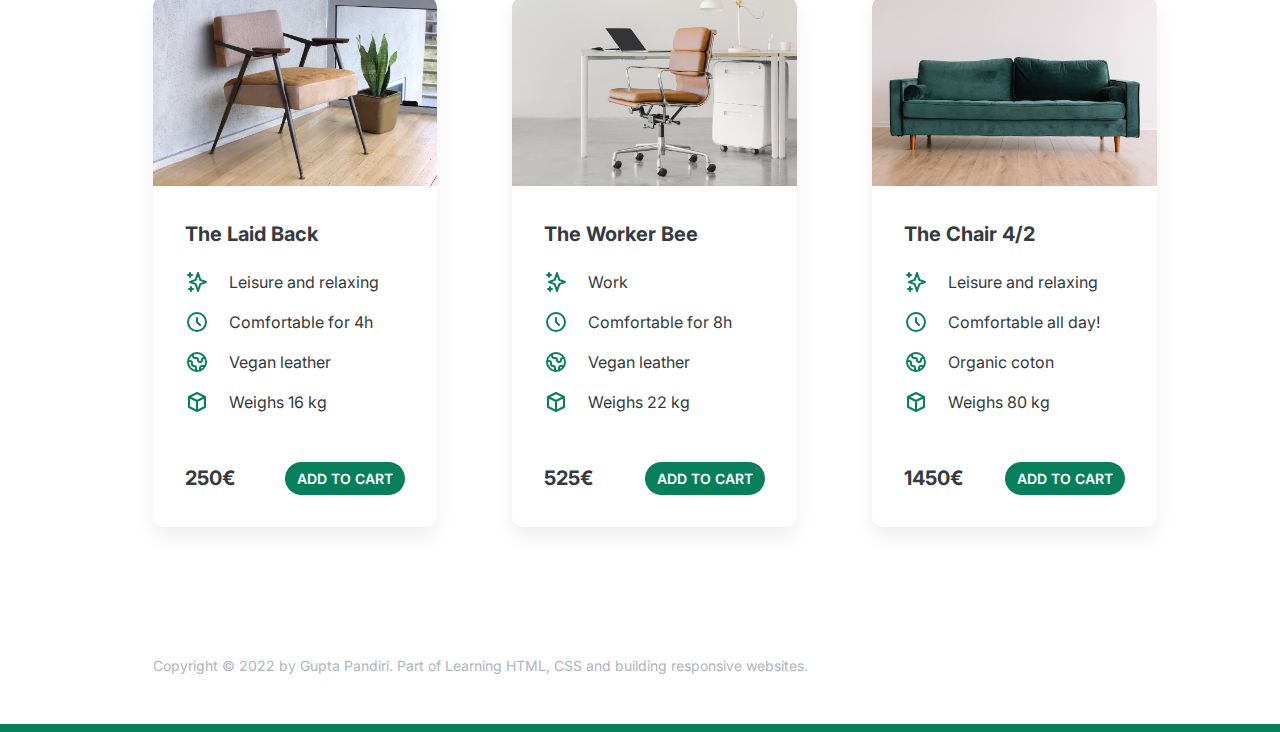
==== commit 8419aec2: "adding spacing and hierarchy" ====
--- a/furniture-store/index.html
+++ b/furniture-store/index.html
@@ -107,7 +107,7 @@
             repellat at, nesciunt quia cum minima ipsum culpa totam sapiente
             recusandae earum debitis doloribus in quasi voluptatibus!
           </p>
-          <p>&mdash; Mary and Sarah Johnson</p>
+          <p class="testimonial-author">&mdash; Mary and Sarah Johnson</p>
         </div>
       </section>
       <section id="products">
--- a/furniture-store/style.css
+++ b/furniture-store/style.css
@@ -33,11 +33,16 @@
     row-gap: 50px;
 }
 
+section{
+    margin-bottom: 80px;
+}
+
 #hero-section{
     display: flex;
     justify-content: space-between;
     align-items: center;
     gap: 75px;
+    margin-top: 48px;
 }
 
 .hero-image{
@@ -50,7 +55,7 @@
 
 h2{
     font-size: 44px;
-    margin-bottom: 20px;
+    margin-bottom: 32px;
     line-height: 1.1;
     letter-spacing: -1px;
 }
@@ -110,7 +115,7 @@
 .feature-title{
     font-size: 20px;
     font-weight: bold;
-    margin-bottom: 20px;
+    margin-bottom: 16px;
 }
 
 .feature p{
@@ -121,7 +126,7 @@
     height: 32px;
     width: 32px;
     stroke: #087f5b;
-    margin-bottom: 16px;
+    margin-bottom: 24px;
 }
 
 #testimonials{
@@ -152,6 +157,11 @@
 
 #testimonials .testimonial-desc{
     font-style: italic;
+    color: #e6fcf5;
+}
+
+.testimonial-author{
+    color: #c3fae8;
 }
 
 #products h3{
@@ -182,11 +192,6 @@
     font-weight: bold;
 }
 
-.product-title{
-    font-size: 20px;
-}
-
-
 .chair-icon{
     width: 24px;
     height: 24px;
@@ -194,21 +199,31 @@
 }
 
 .product-content{
-    padding: 30px;
-    line-height: 3.5;
+    padding: 32px;
 }
 
 .product-content p{
     display: flex;
     align-items: center;
+    margin-bottom: 16px;
     gap: 20px;
 }
 
+.product-content .product-title{
+    font-size: 20px;
+    margin-bottom: 24px;
+}
+
 .product-price{
     display: flex;
     justify-content: space-between;
     align-items: center;
     font-size: 20px;
+    margin-top: 48px;
+}
+
+.product-price p{
+    margin-bottom: 0px;
 }
 
 #copyright{
